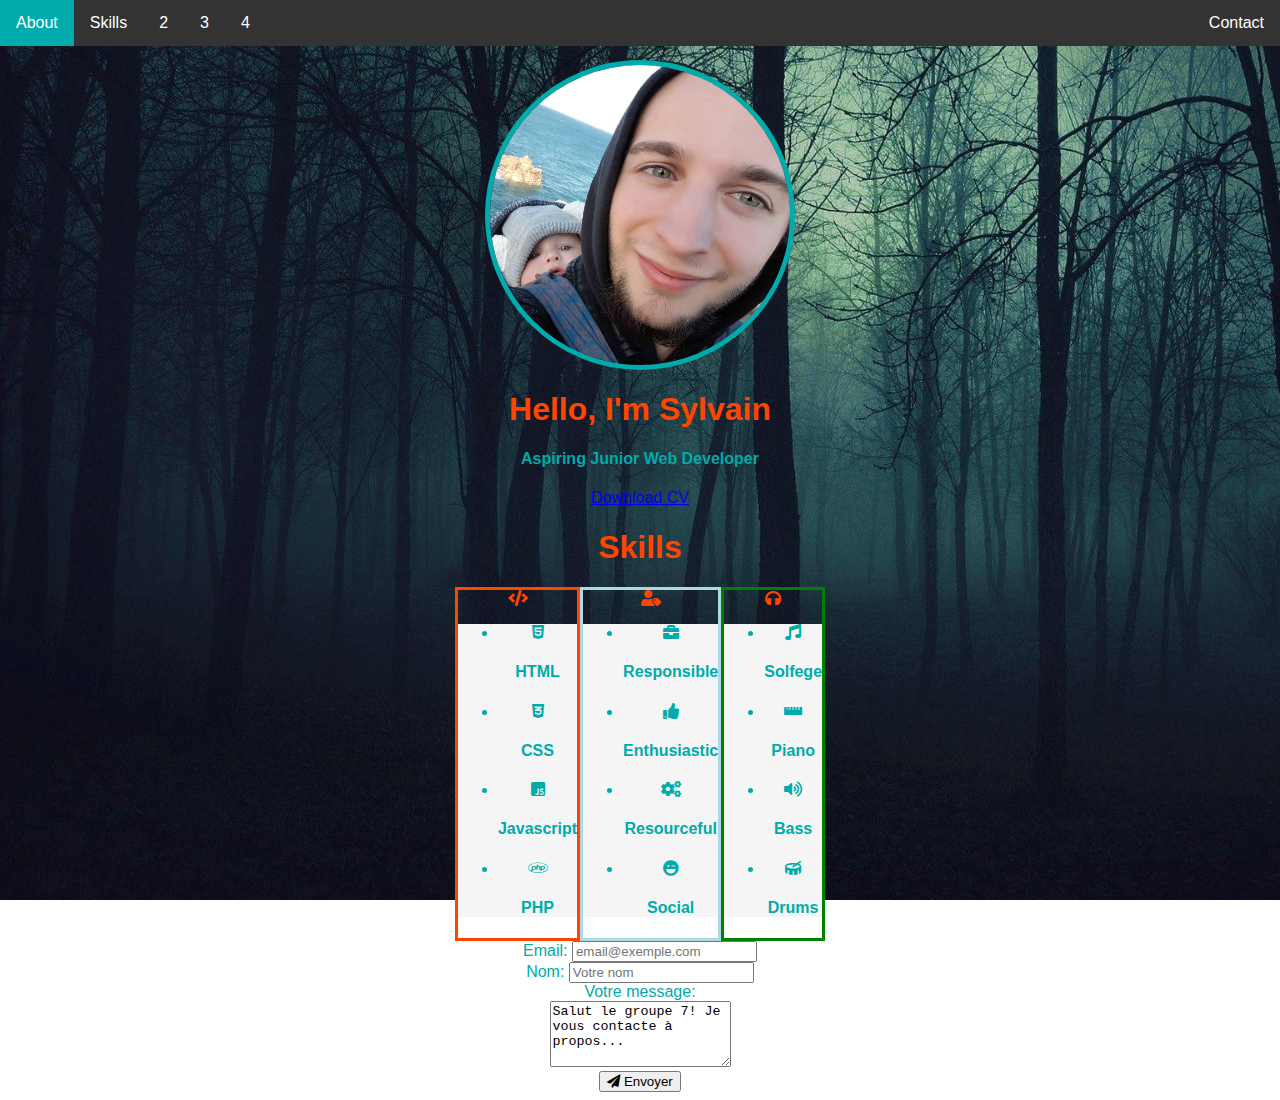
==== index.html @ 6eda3271 "I, now, have a GRIDgit add .git add ." ====
<!DOCTYPE html>
<html lang="en">
<head>
    <meta charset="UTF-8">
    <title>My-CV Sylvain Durant</title>
    <link rel="stylesheet" href="styles/style.css">
    <link rel="stylesheet" href="https://use.fontawesome.com/releases/v5.3.1/css/all.css">
</head>
<body>
    <ul id="nav">
        <li><a class="active" href="#about">About</a></li>
        <li><a href="#skills">Skills</a></li>
        <li><a href="">2</a></li>
        <li><a href="">3</a></li>
        <li><a href="">4</a></li>
        <li class="right"><a href="#contact">Contact</a></li>
    </ul>

    <section id="about">
        <div>
            <img src="images/sylvain.jpg" alt="Sylvain" class="profil">
        </div>
        <div>
            <h1>Hello, I'm Sylvain</h1>
            <h4>Aspiring Junior Web Developer</h4>
            <a href="docs/Durant Sylvain CV.pdf">Download CV</a>
        </div>
    </section>

    <section id="skills">
        <h1>Skills</h1>
        <div class="grid">
            <div class="codes">
                <span ID="icon" class="fas fa-code"></span>
                <div class="skills-block">
                    <ul>
                        <li id="skillsIcon"><i class="fab fa-html5"></i><h4>HTML</h4></li>
                        <li id="skillsIcon"><i class="fab fa-css3-alt"></i><h4>CSS</h4></li>
                        <li id="skillsIcon"><i class="fab fa-js-square"></i><h4>Javascript</h4></li>
                        <li id="skillsIcon"><i class="fab fa-php"></i><h4>PHP</h4></li>
                    </ul>
                </div>
            </div>
            <div class="personal">
                <span ID="icon" class="fas fa-user-tag"></span>
                <div class="skills-block">
                    <ul>
                        <li id="skillsIcon"><i class="fas fa-briefcase"></i><h4>Responsible</h4></li>
                        <li id="skillsIcon"><i class="fas fa-thumbs-up"></i><h4>Enthusiastic</h4></li>
                        <li id="skillsIcon"><i class="fas fa-cogs"></i><h4>Resourceful</h4></li>
                        <li id="skillsIcon"><i class="fas fa-laugh-wink"></i><h4>Social</h4></li>
                    </ul>
                </div>
            </div>
            <div class="music">
                <span ID="icon" class="fas fa-headphones"></span>
                <div class="skills-block">
                    <ul>
                        <li id="skillsIcon"><i class="fas fa-music"></i><h4>Solfege</h4></li>
                        <li id="skillsIcon"><i class="fas fa-ruler-horizontal"></i><h4>Piano</h4></li>
                        <li id="skillsIcon"><i class="fas fa-volume-up"></i><h4>Bass</h4></li>
                        <li id="skillsIcon"><i class="fas fa-drum"></i><h4>Drums</h4></li>
                    </ul>
               </div>
            </div>
        </div>
    </section>

    <section id="contact">
        <div class="box">
            <form id="contact" action="" method="POST">
                <div>
                    <div class="contactInput">
                        <label name="email"><span class="bold">Email:</span></label>
                        <input placeholder="email@exemple.com" required>
                    </div>
                    <div class="contactInput">
                        <label name="name"><span class="bold">Nom:</span></label>
                        <input placeholder="Votre nom" required>
                    </div>
                </div>
                    <div>
                        <label name="message"><span class="bold">Votre message:</span></label>
                    </div>
                    <div>
                        <textarea rows="4">Salut le groupe 7! Je vous contacte à propos... </textarea>
                    </div>
                    <button name="submit" type="submit"><i class="fas fa-paper-plane"></i> Envoyer</button>                   
            </form>
    </section>
</body>
</html>
---- styles/style.css ----
body{
    background-image: url(../images/background.jpg);
    background-position-y: center;
    background-size:cover;
    background-repeat:no-repeat;
    background-attachment:fixed;
    text-align: center;
    font-family: 'Segoe UI', Tahoma, Geneva, Verdana, sans-serif;
    color: #00abab;
}


/* Nav */
#nav{
    z-index: 1;
    overflow: hidden;
    position: fixed;
    top: 0;
    left: 0;
    width: 100%; 
    list-style-type: none;
    margin: 0;
    padding: 0;
    background-color: #333;
}
#nav li{
    float: left;
} 
#nav li.right{
    float: right;
}  
#nav li a {
    display: block;
    color: white;
    text-align: center;
    padding: 14px 16px;
    text-decoration: none;
}
#nav li a:hover:not(.active) {
    background-color: #111;
}  
.active {
    background-color: #00abab;
}
.marginNav {
    margin-top: 50px;
}

/* ABOUT */
.profil{
    margin-top: 60px;
    width: 300px;
    height: 300px;
    object-fit: cover;
    display: block;
    margin-left: auto;
    margin-right: auto;
    border-radius: 50%;
    border-style: solid;
    border-width: 5px;
    border-color: #00abab;
}

/* SKILLS*/
.grid{
    display: flex;
    justify-content: center;
}
.codes{
    border: orangered solid;
}
.personal{
    border: lightblue solid;
}
.music{
    border: green solid;
}
h1{
    color: orangered;
}
#icon{
    color: orangered;
}
.skills-block{
    background-color: whitesmoke;
    justify-content: center;
}
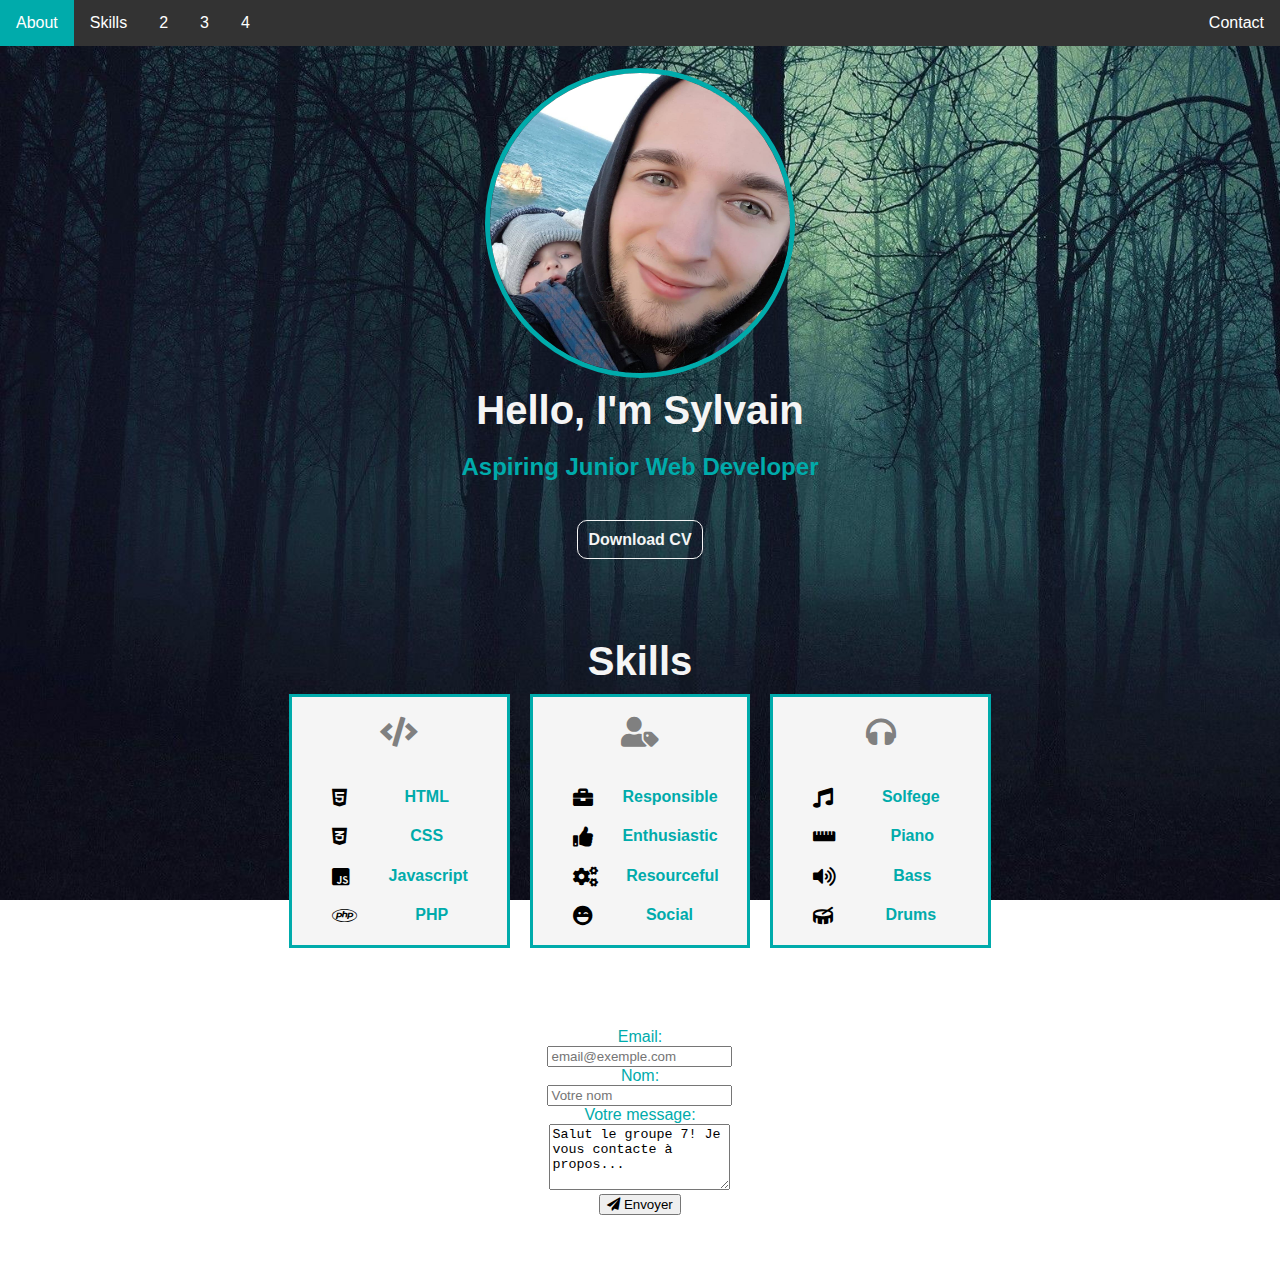
==== commit 07cd20b4: "playing with grid" ====
--- a/index.html
+++ b/index.html
@@ -22,7 +22,7 @@
         </div>
         <div>
             <h1>Hello, I'm Sylvain</h1>
-            <h4>Aspiring Junior Web Developer</h4>
+            <h2>Aspiring Junior Web Developer</h2>
             <a href="docs/Durant Sylvain CV.pdf">Download CV</a>
         </div>
     </section>
@@ -66,27 +66,26 @@
         </div>
     </section>
 
-    <section id="contact">
-        <div class="box">
-            <form id="contact" action="" method="POST">
+    <section id="contact" class="grid">
+        <form id="contact" action="" method="POST">
+            <div>
+                <div class="contactInput">
+                    <label name="email"><span class="bold">Email:</span></label>
+                    <input placeholder="email@exemple.com" required>
+                </div>
+                <div class="contactInput">
+                    <label name="name"><span class="bold">Nom:</span></label>
+                    <input placeholder="Votre nom" required>
+                </div>
+            </div>
                 <div>
-                    <div class="contactInput">
-                        <label name="email"><span class="bold">Email:</span></label>
-                        <input placeholder="email@exemple.com" required>
-                    </div>
-                    <div class="contactInput">
-                        <label name="name"><span class="bold">Nom:</span></label>
-                        <input placeholder="Votre nom" required>
-                    </div>
+                    <label name="message"><span class="bold">Votre message:</span></label>
                 </div>
-                    <div>
-                        <label name="message"><span class="bold">Votre message:</span></label>
-                    </div>
-                    <div>
-                        <textarea rows="4">Salut le groupe 7! Je vous contacte à propos... </textarea>
-                    </div>
-                    <button name="submit" type="submit"><i class="fas fa-paper-plane"></i> Envoyer</button>                   
-            </form>
+                <div>
+                    <textarea rows="4">Salut le groupe 7! Je vous contacte à propos... </textarea>
+                </div>
+                <button name="submit" type="submit"><i class="fas fa-paper-plane"></i> Envoyer</button>                   
+        </form>
     </section>
 </body>
 </html>--- a/styles/style.css
+++ b/styles/style.css
@@ -8,7 +8,23 @@
     font-family: 'Segoe UI', Tahoma, Geneva, Verdana, sans-serif;
     color: #00abab;
 }
-
+h1{
+    font-size: 40px;
+    margin: 10px;
+    color: whitesmoke;
+}
+h2{
+    margin-bottom: 50px;
+}
+section{
+    padding: 40px;
+}
+.grid{
+    display: grid;
+    grid-gap: 20px;
+    grid-template-columns: repeat(5, 1fr);
+    grid-template-rows: auto;
+}
 
 /* Nav */
 #nav{
@@ -42,13 +58,21 @@
 .active {
     background-color: #00abab;
 }
-.marginNav {
-    margin-top: 50px;
-}
 
 /* ABOUT */
+#about{
+    padding-top: 60px;
+}
+#about a{
+    color: whitesmoke;
+    font-weight: bolder;
+    text-decoration: none;
+    border: solid whitesmoke;
+    padding: 10px;
+    border-radius: 10px;
+    border-width: 1px;
+}
 .profil{
-    margin-top: 60px;
     width: 300px;
     height: 300px;
     object-fit: cover;
@@ -62,26 +86,39 @@
 }
 
 /* SKILLS*/
-.grid{
-    display: flex;
+#skills ul{
+    list-style: none;
+}
+#skills i{
+    float: left;
+    color: black;
+    font-size: 20px;
+}
+.codes,
+.personal,
+.music{
+    border: solid #00abab;
+    background-color: whitesmoke;
+}
+.codes{
+    grid-column-start: 2;
+}
+.personal{
+
+}
+.music{
+
+}
+#icon{
+    color: grey;
+    padding: 20px;
+    font-size: 30px;
+}
+.skills-block{
     justify-content: center;
 }
-.codes{
-    border: orangered solid;
-}
-.personal{
-    border: lightblue solid;
-}
-.music{
-    border: green solid;
-}
-h1{
-    color: orangered;
-}
-#icon{
-    color: orangered;
-}
-.skills-block{
-    background-color: whitesmoke;
-    justify-content: center;
+
+/* CONTACT */
+#contact{
+    grid-column: 3;
 }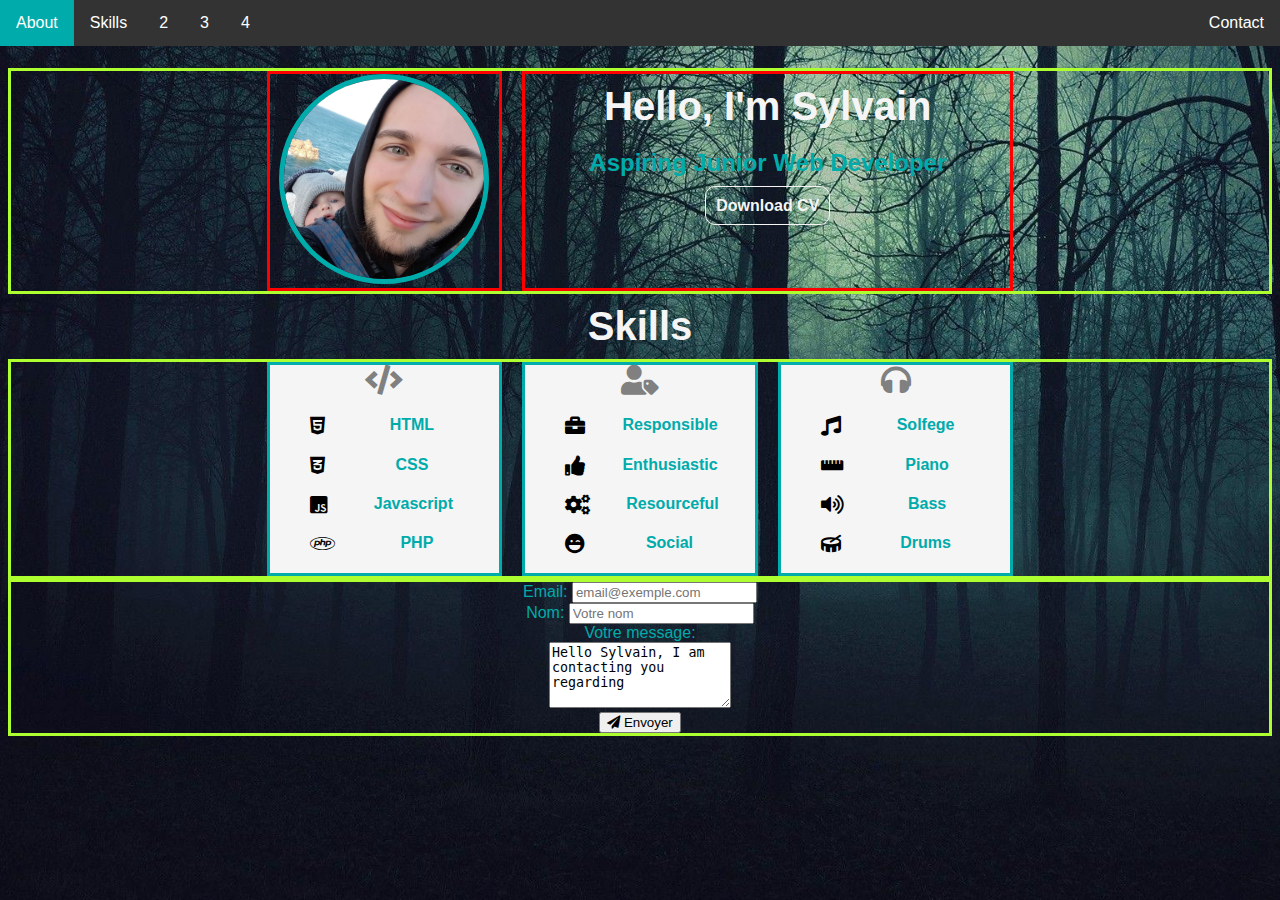
==== commit 788e6fe6: "About is responsive" ====
--- a/index.html
+++ b/index.html
@@ -7,6 +7,17 @@
     <link rel="stylesheet" href="https://use.fontawesome.com/releases/v5.3.1/css/all.css">
 </head>
 <body>
+    <div class="dropdown">
+        <button class="dropbtn"><i class="fas fa-bars"></i></button>
+        <div class="dropdown-content">
+          <a href="#about">About</a>
+          <a href="#skills">Skills</a>
+          <a href="#">2</a>
+          <a href="#">3</a>
+          <a href="#">4</a>
+          <a href="#contact">Contact</a>
+        </div>
+    </div>
     <ul id="nav">
         <li><a class="active" href="#about">About</a></li>
         <li><a href="#skills">Skills</a></li>
@@ -17,13 +28,15 @@
     </ul>
 
     <section id="about">
-        <div>
-            <img src="images/sylvain.jpg" alt="Sylvain" class="profil">
-        </div>
-        <div>
-            <h1>Hello, I'm Sylvain</h1>
-            <h2>Aspiring Junior Web Developer</h2>
-            <a href="docs/Durant Sylvain CV.pdf">Download CV</a>
+        <div class="grid">
+            <div class="gridImage">
+                <img src="images/sylvain.jpg" alt="Sylvain" class="profil">
+            </div>
+            <div class="vertical-center gridText">
+                <h1>Hello, I'm Sylvain</h1>
+                <h2>Aspiring Junior Web Developer</h2>
+                <a href="docs/Durant Sylvain CV.pdf">Download CV</a>
+            </div>
         </div>
     </section>
 
@@ -82,7 +95,7 @@
                     <label name="message"><span class="bold">Votre message:</span></label>
                 </div>
                 <div>
-                    <textarea rows="4">Salut le groupe 7! Je vous contacte à propos... </textarea>
+                    <textarea rows="4">Hello Sylvain, I am contacting you regarding </textarea>
                 </div>
                 <button name="submit" type="submit"><i class="fas fa-paper-plane"></i> Envoyer</button>                   
         </form>
--- a/styles/style.css
+++ b/styles/style.css
@@ -1,3 +1,11 @@
+/* For mobile phones: */
+[class*="col-"] {
+    width: 100%;
+}
+
+html {
+    scroll-behavior: smooth;
+}
 body{
     background-image: url(../images/background.jpg);
     background-position-y: center;
@@ -13,22 +21,82 @@
     margin: 10px;
     color: whitesmoke;
 }
-h2{
-    margin-bottom: 50px;
-}
-section{
-    padding: 40px;
-}
 .grid{
     display: grid;
     grid-gap: 20px;
     grid-template-columns: repeat(5, 1fr);
     grid-template-rows: auto;
-}
+    border: solid greenyellow;
+}
+/* .vertical-center {
+    padding-top: 50px;
+} */
+
+/* DROPDOWN */
+/* Style The Dropdown Button */
+.dropbtn {
+    background-color: #00abab;
+    float: left;
+    color: white;
+    padding: 14px;
+    font-size: 16px;
+    border: none;
+    cursor: pointer;
+  }
+  
+  /* The container <div> - needed to position the dropdown content */
+  .dropdown {
+      z-index: 1;
+      position: fixed;
+      top: 0;
+      left: 0;
+      width: 100%; 
+      list-style-type: none;
+      margin: 0;
+      padding: 0;
+      background-color: #333;
+      display: inline-block;
+  }
+  
+  /* Dropdown Content (Hidden by Default) */
+  .dropdown-content {
+    display: none;
+    position: absolute;
+    background-color: #f9f9f9;
+    min-width: 160px;
+    box-shadow: 0px 8px 16px 0px rgba(0,0,0,0.2);
+    z-index: 1;
+  }
+  
+  /* Links inside the dropdown */
+  .dropdown-content a {
+    color: black;
+    padding: 12px 16px;
+    text-decoration: none;
+    display: block;
+  }
+  
+  /* Change color of dropdown links on hover */
+  .dropdown-content a:hover {background-color: #f1f1f1}
+  
+  /* Show the dropdown menu on hover */
+  .dropdown:hover .dropdown-content {
+    display: block;
+  }
+  
+  /* Change the background color of the dropdown button when the dropdown content is shown */
+  .dropdown:hover .dropbtn {
+    background-color: #3e8e41;
+  }
 
 /* Nav */
+@media only screen and (max-width: 600px) {
+    #nav{
+      display: none;
+    }
+}
 #nav{
-    z-index: 1;
+    z-index: 2;
     overflow: hidden;
     position: fixed;
     top: 0;
@@ -62,7 +130,28 @@
 /* ABOUT */
 #about{
     padding-top: 60px;
-}
+    display: grid;
+}
+#about .gridImage{
+    grid-column: 2 / span 1;
+    border: solid red;
+}
+@media only screen and (max-width: 600px) {
+    #about .gridImage{
+        grid-column: 1 / 6;
+        border: solid red;
+    }
+}    
+#about .gridText{
+    grid-column: 3 / span 2;
+    border: solid red;
+}
+@media only screen and (max-width: 600px) {
+    #about .gridText{
+        grid-column: 1 / 6;
+        border: solid red;
+    }
+}    
 #about a{
     color: whitesmoke;
     font-weight: bolder;
@@ -73,12 +162,8 @@
     border-width: 1px;
 }
 .profil{
-    width: 300px;
-    height: 300px;
+    width: 200px;
     object-fit: cover;
-    display: block;
-    margin-left: auto;
-    margin-right: auto;
     border-radius: 50%;
     border-style: solid;
     border-width: 5px;
@@ -111,7 +196,6 @@
 }
 #icon{
     color: grey;
-    padding: 20px;
     font-size: 30px;
 }
 .skills-block{
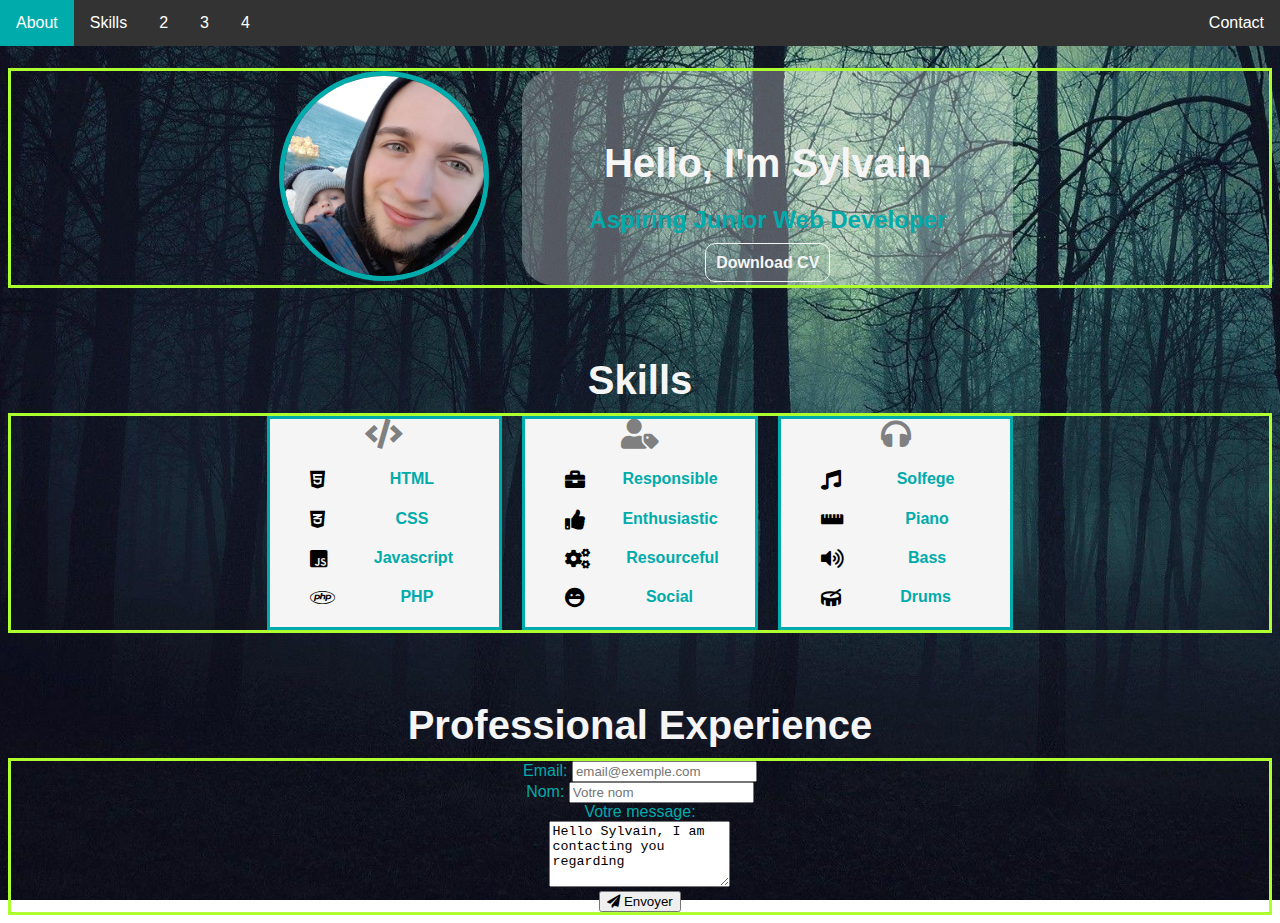
==== commit 6aa2f85d: "fixed responsive skills" ====
--- a/index.html
+++ b/index.html
@@ -32,7 +32,7 @@
             <div class="gridImage">
                 <img src="images/sylvain.jpg" alt="Sylvain" class="profil">
             </div>
-            <div class="vertical-center gridText">
+            <div class="gridText">
                 <h1>Hello, I'm Sylvain</h1>
                 <h2>Aspiring Junior Web Developer</h2>
                 <a href="docs/Durant Sylvain CV.pdf">Download CV</a>
@@ -79,6 +79,10 @@
         </div>
     </section>
 
+    <section>
+        <h1>Professional Experience</h1>
+    </section>
+
     <section id="contact" class="grid">
         <form id="contact" action="" method="POST">
             <div>
--- a/styles/style.css
+++ b/styles/style.css
@@ -1,8 +1,3 @@
-/* For mobile phones: */
-[class*="col-"] {
-    width: 100%;
-}
-
 html {
     scroll-behavior: smooth;
 }
@@ -19,6 +14,7 @@
 h1{
     font-size: 40px;
     margin: 10px;
+    padding-top: 60px;
     color: whitesmoke;
 }
 .grid{
@@ -28,72 +24,55 @@
     grid-template-rows: auto;
     border: solid greenyellow;
 }
-/* .vertical-center {
-    padding-top: 50px;
-} */
-
+
+/* Nav */
 /* DROPDOWN */
-/* Style The Dropdown Button */
 .dropbtn {
     background-color: #00abab;
-    float: left;
     color: white;
     padding: 14px;
     font-size: 16px;
     border: none;
     cursor: pointer;
-  }
-  
-  /* The container <div> - needed to position the dropdown content */
-  .dropdown {
-      z-index: 1;
-      position: fixed;
-      top: 0;
-      left: 0;
-      width: 100%; 
-      list-style-type: none;
-      margin: 0;
-      padding: 0;
-      background-color: #333;
-      display: inline-block;
-  }
-  
-  /* Dropdown Content (Hidden by Default) */
-  .dropdown-content {
+}
+.dropdown {
+    z-index: 1;
+    position: fixed;
+    top: 0;
+    left: 0;
+    width: 40px; 
+    list-style-type: none;
+    margin: 0;
+    padding: 0;
+    background-color: #333;
+    display: inline-block;
+}
+.dropdown-content {
+    left: 0;
     display: none;
     position: absolute;
     background-color: #f9f9f9;
     min-width: 160px;
     box-shadow: 0px 8px 16px 0px rgba(0,0,0,0.2);
     z-index: 1;
-  }
-  
-  /* Links inside the dropdown */
-  .dropdown-content a {
-    color: black;
+}
+.dropdown-content a {
+    color: #00abab;
     padding: 12px 16px;
     text-decoration: none;
     display: block;
-  }
-  
-  /* Change color of dropdown links on hover */
-  .dropdown-content a:hover {background-color: #f1f1f1}
-  
-  /* Show the dropdown menu on hover */
-  .dropdown:hover .dropdown-content {
+}
+.dropdown-content a:hover {background-color: #f1f1f1}
+.dropdown:hover .dropdown-content {
     display: block;
-  }
-  
-  /* Change the background color of the dropdown button when the dropdown content is shown */
-  .dropdown:hover .dropbtn {
-    background-color: #3e8e41;
-  }
-
-/* Nav */
+} 
+.dropbtn:hover{
+    background-color: #008585;
+}
 @media only screen and (max-width: 600px) {
     #nav{
       display: none;
-    }
+}
 }
 #nav{
     z-index: 2;
@@ -134,22 +113,20 @@
 }
 #about .gridImage{
     grid-column: 2 / span 1;
-    border: solid red;
 }
 @media only screen and (max-width: 600px) {
     #about .gridImage{
         grid-column: 1 / 6;
-        border: solid red;
     }
 }    
 #about .gridText{
     grid-column: 3 / span 2;
-    border: solid red;
+    background-color: rgba(245, 245, 245, 0.3);
+    border-radius: 30px;
 }
 @media only screen and (max-width: 600px) {
     #about .gridText{
         grid-column: 1 / 6;
-        border: solid red;
     }
 }    
 #about a{
@@ -186,14 +163,50 @@
     background-color: whitesmoke;
 }
 .codes{
-    grid-column-start: 2;
+    grid-area: 1 / 2 / 1 / 5 ;
 }
 .personal{
-
+    grid-area: 2 / 2 / 2 / 5 ;
 }
 .music{
-
-}
+    grid-area: 3 / 2 / 3 / 5 ;
+}
+@media only screen and (min-width: 768px) {
+    #skills .grid{
+        display: grid;
+        grid-gap: 20px;
+        grid-template-columns: repeat(4, 1fr);
+        grid-template-rows: auto;
+        border: solid greenyellow;
+    }
+    .codes{
+        grid-area: 1 / 2 / 1 / span 2 ;
+    }
+    .personal{
+        grid-area: 2 / 2 / 2 / span 1 ;
+    }
+    .music{
+        grid-area: 2 / 3 / 2 / span 1 ;
+    }
+}
+@media only screen and (min-width: 992px) {
+    #skills .grid{
+        display: grid;
+        grid-gap: 20px;
+        grid-template-columns: repeat(5, 1fr);
+        grid-template-rows: auto;
+        border: solid greenyellow;
+    }
+    .codes{
+        grid-area: 1 / 2 / 1 / span 1 ;
+    }
+    .personal{
+        grid-area: 1 / 3 / 1 / span 1 ;
+    }
+    .music{
+        grid-area: 1 / 4 / 1 / span 1 ;
+    }
+   }
 #icon{
     color: grey;
     font-size: 30px;
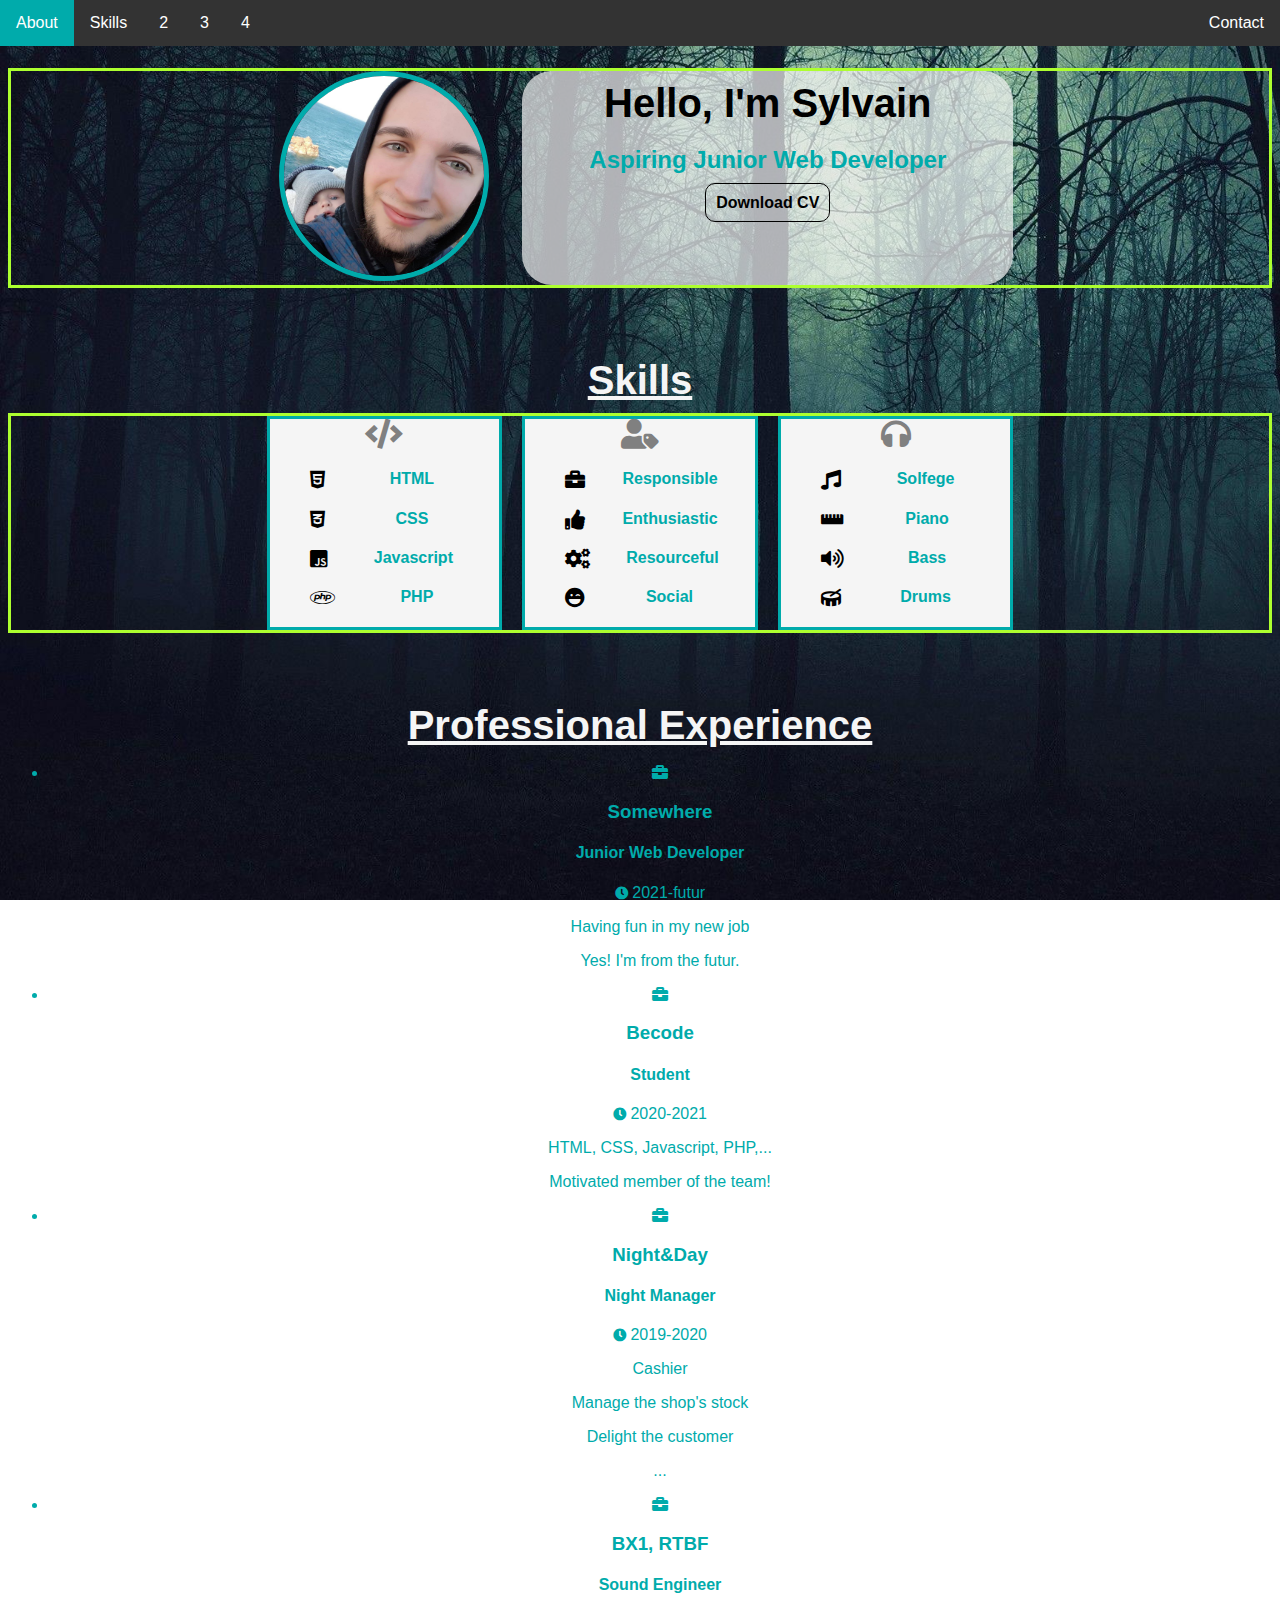
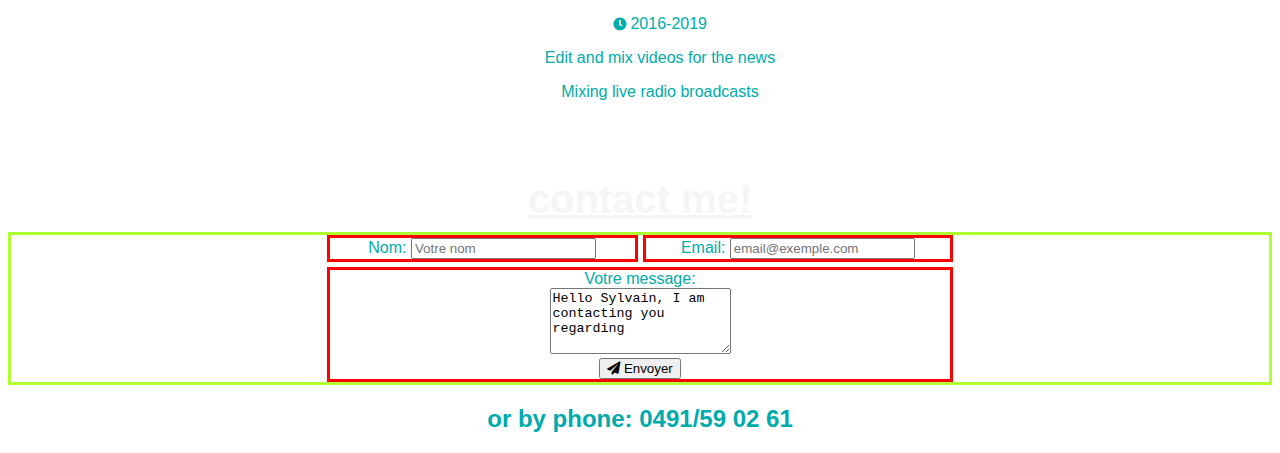
==== commit a8ab3586: "fixed responsive contact" ====
--- a/index.html
+++ b/index.html
@@ -81,28 +81,100 @@
 
     <section>
         <h1>Professional Experience</h1>
+        <ul class="timeline">
+            <li>
+                <div class="timeline-badge"><span class="fas fa-briefcase"></span></div>
+                <div class="timeline-panel-container">
+                    <div class="timeline-panel">
+                        <div class="timeline-heading">
+                            <h3>Somewhere</h3>
+                            <h4>Junior Web Developer</h4>
+                            <p class="text-muted"><small class="fas fa-clock"></small> 2021-futur</p>
+                        </div>
+                        <div class="timeline-body">
+                            <p>Having fun in my new job</p>
+                            <p>Yes! I'm from the futur.</p>
+                        </div>
+                    </div>
+                </div>
+            </li>
+            <li>
+                <div class="timeline-badge"><span class="fas fa-briefcase"></span></div>
+                <div class="timeline-panel-container-inverted">
+                    <div class="timeline-panel">
+                        <div class="timeline-heading">
+                            <h3>Becode</h3>
+                            <h4>Student</h4>
+                            <p class="text-muted"><small class="fas fa-clock"></small> 2020-2021</p>
+                        </div>
+                        <div class="timeline-body">
+                            <p>HTML, CSS, Javascript, PHP,...</p>
+                            <p>Motivated member of the team!</p>
+                        </div>
+                    </div>
+                </div>
+            </li>    
+            <li>
+                <div class="timeline-badge"><span class="fas fa-briefcase"></span></div>
+                <div class="timeline-panel-container">
+                    <div class="timeline-panel">
+                        <div class="timeline-heading">
+                            <h3>Night&Day</h3>
+                            <h4>Night Manager</h4>
+                            <p class="text-muted"><small class="fas fa-clock"></small> 2019-2020</p>
+                        </div>
+                        <div class="timeline-body">
+                            <p>Cashier</p>
+                            <p>Manage the shop's stock</p>
+                            <p>Delight the customer</p>
+                            <p>...</p>
+                        </div>
+                    </div>
+                </div>
+            </li>
+            <li>
+                <div class="timeline-badge"><span class="fas fa-briefcase"></span></div>
+                <div class="timeline-panel-container-inverted">
+                    <div class="timeline-panel">
+                        <div class="timeline-heading">
+                            <h3>BX1, RTBF</h3>
+                            <h4>Sound Engineer</h4>
+                            <p class="text-muted"><small class="fas fa-clock"></small> 2016-2019</p>
+                        </div>
+                        <div class="timeline-body">
+                            <p>Edit and mix videos for the news</p>
+                            <p>Mixing live radio broadcasts</p>
+                        </div>
+                    </div>
+                </div>
+            </li>            
+        </ul>
     </section>
 
-    <section id="contact" class="grid">
+    <section id="contact">
+        <h1>contact me!</h1>
         <form id="contact" action="" method="POST">
-            <div>
-                <div class="contactInput">
-                    <label name="email"><span class="bold">Email:</span></label>
+            <div class="grid">
+                <div class="name">
+                    <label name="name">Nom:</label>
+                    <input placeholder="Votre nom" required>
+                </div>
+                <div class="email">
+                    <label name="email">Email:</label>
                     <input placeholder="email@exemple.com" required>
                 </div>
-                <div class="contactInput">
-                    <label name="name"><span class="bold">Nom:</span></label>
-                    <input placeholder="Votre nom" required>
+                <div class="message">
+                    <div>
+                        <label name="message">Votre message:</label>
+                    </div>
+                    <div>
+                        <textarea rows="4">Hello Sylvain, I am contacting you regarding </textarea>
+                    </div>
+                    <button name="submit" type="submit"><i class="fas fa-paper-plane"></i> Envoyer</button>  
                 </div>
-            </div>
-                <div>
-                    <label name="message"><span class="bold">Votre message:</span></label>
-                </div>
-                <div>
-                    <textarea rows="4">Hello Sylvain, I am contacting you regarding </textarea>
-                </div>
-                <button name="submit" type="submit"><i class="fas fa-paper-plane"></i> Envoyer</button>                   
+            </div>                 
         </form>
+        <h2>or by phone: 0491/59 02 61</h2>
     </section>
 </body>
 </html>--- a/styles/style.css
+++ b/styles/style.css
@@ -13,6 +13,7 @@
 }
 h1{
     font-size: 40px;
+    text-decoration: underline;
     margin: 10px;
     padding-top: 60px;
     color: whitesmoke;
@@ -111,6 +112,11 @@
     padding-top: 60px;
     display: grid;
 }
+#about h1{
+    text-decoration: none;
+    padding-top: 0;
+    color: black;
+}
 #about .gridImage{
     grid-column: 2 / span 1;
 }
@@ -121,7 +127,7 @@
 }    
 #about .gridText{
     grid-column: 3 / span 2;
-    background-color: rgba(245, 245, 245, 0.3);
+    background-color: rgba(245, 245, 245, 0.7);
     border-radius: 30px;
 }
 @media only screen and (max-width: 600px) {
@@ -130,10 +136,10 @@
     }
 }    
 #about a{
-    color: whitesmoke;
+    color: black;
     font-weight: bolder;
     text-decoration: none;
-    border: solid whitesmoke;
+    border: solid black;
     padding: 10px;
     border-radius: 10px;
     border-width: 1px;
@@ -215,7 +221,47 @@
     justify-content: center;
 }
 
+/* Professional Experience */
+
+
 /* CONTACT */
-#contact{
-    grid-column: 3;
+#contact .grid{
+    display: grid;
+    grid-gap: 5px;
+    grid-template-columns: repeat(5, 1fr);
+    grid-template-rows: auto;
+    border: solid greenyellow;
+}
+#contact .name{
+    border: red solid;
+    grid-area:1 / 2 / 1 / span 3;
+}
+#contact .email{
+    border: red solid;
+    grid-area:2 / 2 / 2 / span 3;
+}
+#contact .message{
+    border: red solid;
+    grid-area:3 / 2 / 3 / span 3;
+}
+@media only screen and (min-width: 768px) {
+    #contact .grid{
+        display: grid;
+        grid-gap: 5px;
+        grid-template-columns: repeat(4, 1fr);
+        grid-template-rows: auto;
+        border: solid greenyellow;
+    }
+    #contact .name{
+        border: red solid;
+        grid-area:1 / 2 / 1 / span 1;
+    }
+    #contact .email{
+        border: red solid;
+        grid-area:1 / 3 / 2 / span 1;
+    }
+    #contact .message{
+        border: red solid;
+        grid-area:2 / 2 / 3 / span 2;
+    }
 }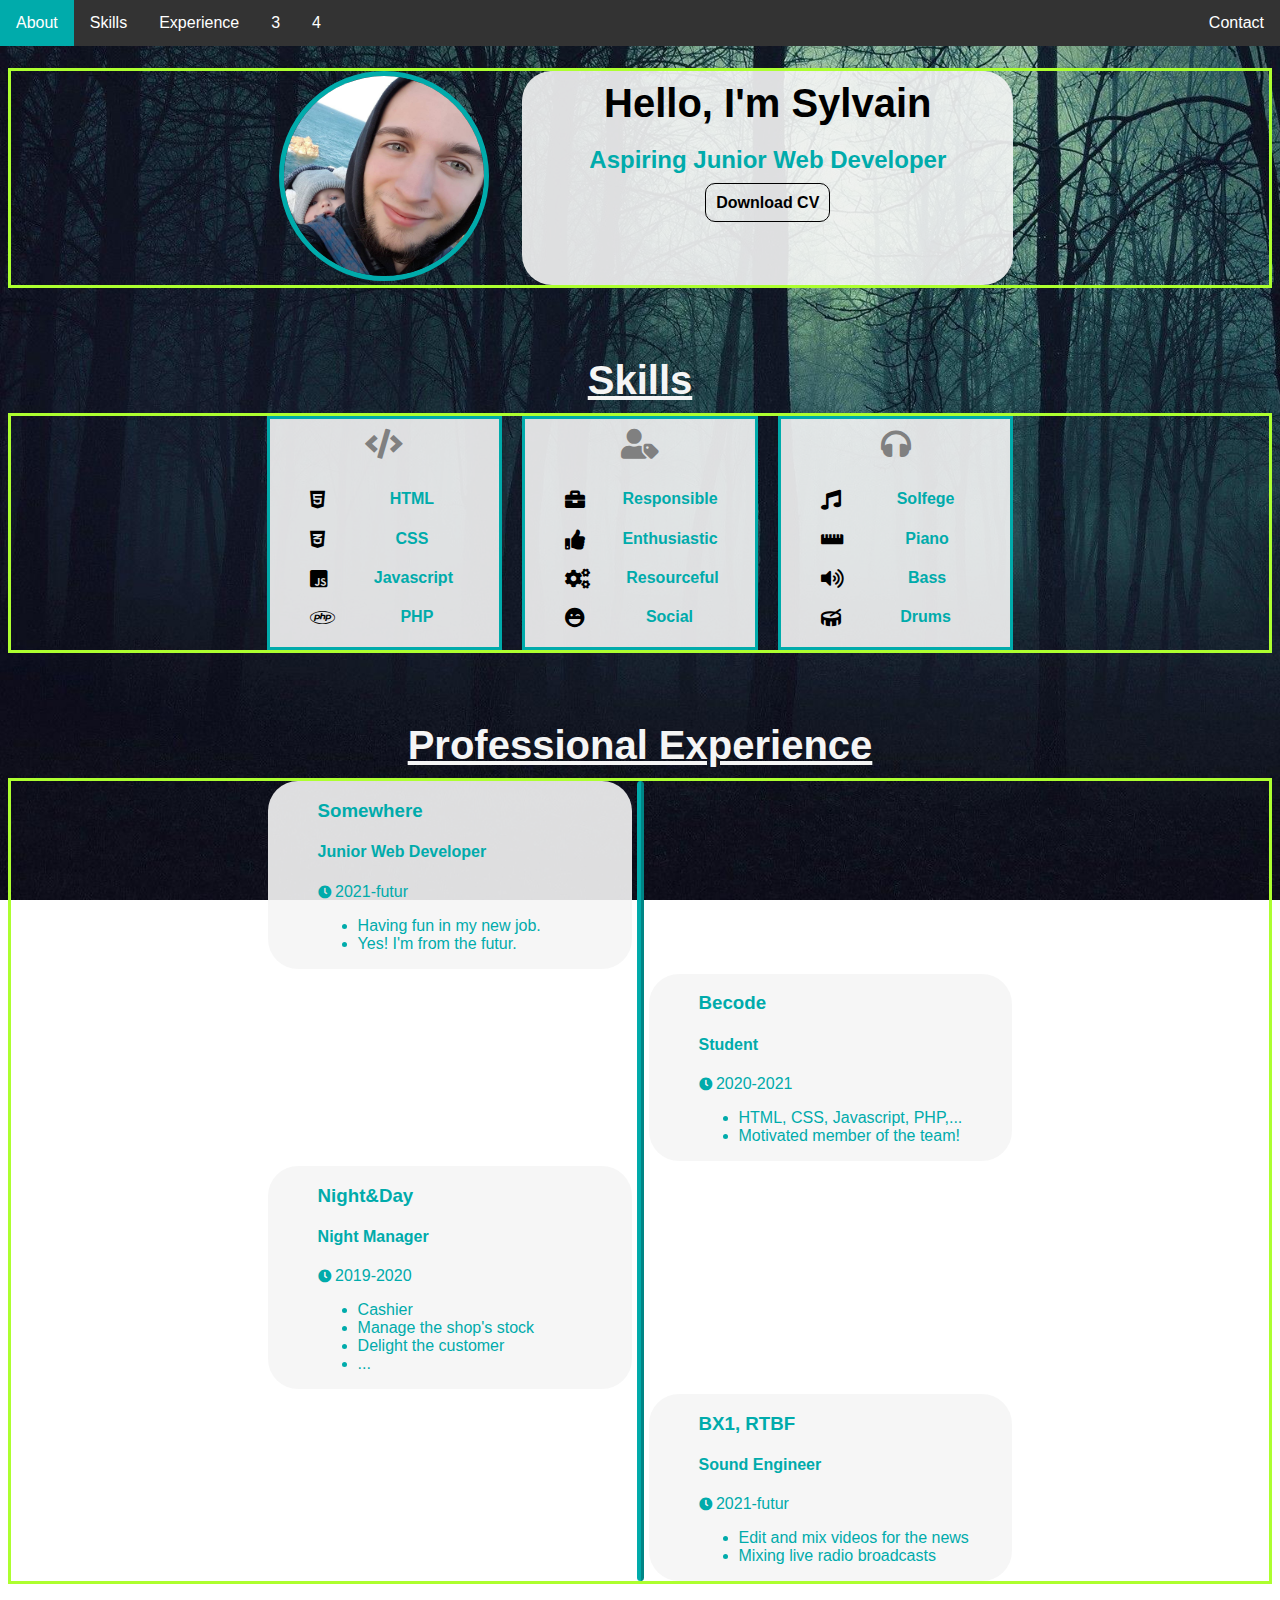
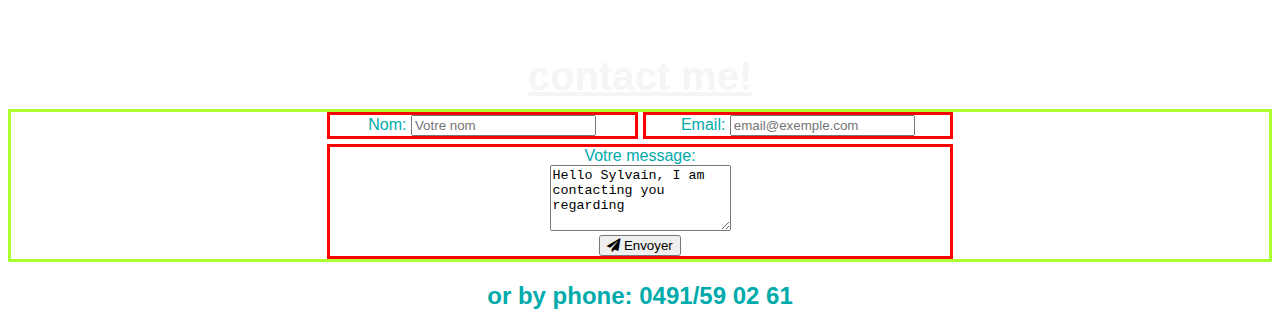
==== commit b3da1ff8: "created experience" ====
--- a/index.html
+++ b/index.html
@@ -12,7 +12,7 @@
         <div class="dropdown-content">
           <a href="#about">About</a>
           <a href="#skills">Skills</a>
-          <a href="#">2</a>
+          <a href="#experience">Experience</a>
           <a href="#">3</a>
           <a href="#">4</a>
           <a href="#contact">Contact</a>
@@ -21,7 +21,7 @@
     <ul id="nav">
         <li><a class="active" href="#about">About</a></li>
         <li><a href="#skills">Skills</a></li>
-        <li><a href="">2</a></li>
+        <li><a href="#experience">Experience</a></li>
         <li><a href="">3</a></li>
         <li><a href="">4</a></li>
         <li class="right"><a href="#contact">Contact</a></li>
@@ -79,76 +79,49 @@
         </div>
     </section>
 
-    <section>
+    <section id="experience">
         <h1>Professional Experience</h1>
-        <ul class="timeline">
-            <li>
-                <div class="timeline-badge"><span class="fas fa-briefcase"></span></div>
-                <div class="timeline-panel-container">
-                    <div class="timeline-panel">
-                        <div class="timeline-heading">
-                            <h3>Somewhere</h3>
-                            <h4>Junior Web Developer</h4>
-                            <p class="text-muted"><small class="fas fa-clock"></small> 2021-futur</p>
-                        </div>
-                        <div class="timeline-body">
-                            <p>Having fun in my new job</p>
-                            <p>Yes! I'm from the futur.</p>
-                        </div>
-                    </div>
-                </div>
-            </li>
-            <li>
-                <div class="timeline-badge"><span class="fas fa-briefcase"></span></div>
-                <div class="timeline-panel-container-inverted">
-                    <div class="timeline-panel">
-                        <div class="timeline-heading">
-                            <h3>Becode</h3>
-                            <h4>Student</h4>
-                            <p class="text-muted"><small class="fas fa-clock"></small> 2020-2021</p>
-                        </div>
-                        <div class="timeline-body">
-                            <p>HTML, CSS, Javascript, PHP,...</p>
-                            <p>Motivated member of the team!</p>
-                        </div>
-                    </div>
-                </div>
-            </li>    
-            <li>
-                <div class="timeline-badge"><span class="fas fa-briefcase"></span></div>
-                <div class="timeline-panel-container">
-                    <div class="timeline-panel">
-                        <div class="timeline-heading">
-                            <h3>Night&Day</h3>
-                            <h4>Night Manager</h4>
-                            <p class="text-muted"><small class="fas fa-clock"></small> 2019-2020</p>
-                        </div>
-                        <div class="timeline-body">
-                            <p>Cashier</p>
-                            <p>Manage the shop's stock</p>
-                            <p>Delight the customer</p>
-                            <p>...</p>
-                        </div>
-                    </div>
-                </div>
-            </li>
-            <li>
-                <div class="timeline-badge"><span class="fas fa-briefcase"></span></div>
-                <div class="timeline-panel-container-inverted">
-                    <div class="timeline-panel">
-                        <div class="timeline-heading">
-                            <h3>BX1, RTBF</h3>
-                            <h4>Sound Engineer</h4>
-                            <p class="text-muted"><small class="fas fa-clock"></small> 2016-2019</p>
-                        </div>
-                        <div class="timeline-body">
-                            <p>Edit and mix videos for the news</p>
-                            <p>Mixing live radio broadcasts</p>
-                        </div>
-                    </div>
-                </div>
-            </li>            
-        </ul>
+        <div class="grid">
+            <div class="divider"></div>
+            <div class="futur">
+                <h3>Somewhere</h3>
+                <h4>Junior Web Developer</h4>
+                <p><small class="fas fa-clock"></small> 2021-futur</p>
+                <ul>
+                    <li>Having fun in my new job.</li>
+                    <li>Yes! I'm from the futur.</li>
+                </ul>
+            </div>
+            <div class="present">
+                <h3>Becode</h3>
+                <h4>Student</h4>
+                <p><small class="fas fa-clock"></small> 2020-2021</p>
+                <ul>
+                    <li>HTML, CSS, Javascript, PHP,...</li>
+                    <li>Motivated member of the team!</li>
+                </ul>
+            </div>
+            <div class="night">
+                <h3>Night&Day</h3>
+                <h4>Night Manager</h4>
+                <p><small class="fas fa-clock"></small> 2019-2020</p>
+                <ul>
+                    <li>Cashier</li>
+                    <li>Manage the shop's stock</li>
+                    <li>Delight the customer</li>
+                    <li>...</li>
+                </ul>
+            </div>
+            <div class="bx1">
+                <h3>BX1, RTBF</h3>
+                <h4>Sound Engineer</h4>
+                <p><small class="fas fa-clock"></small> 2021-futur</p>
+                <ul>
+                    <li>Edit and mix videos for the news</li>
+                    <li>Mixing live radio broadcasts</li>
+                </ul>
+            </div>
+        </div>
     </section>
 
     <section id="contact">
--- a/styles/style.css
+++ b/styles/style.css
@@ -127,7 +127,7 @@
 }    
 #about .gridText{
     grid-column: 3 / span 2;
-    background-color: rgba(245, 245, 245, 0.7);
+    background-color: rgba(245, 245, 245, 0.9);
     border-radius: 30px;
 }
 @media only screen and (max-width: 600px) {
@@ -166,7 +166,7 @@
 .personal,
 .music{
     border: solid #00abab;
-    background-color: whitesmoke;
+    background-color:  rgba(245, 245, 245, 0.9);
 }
 .codes{
     grid-area: 1 / 2 / 1 / 5 ;
@@ -214,6 +214,7 @@
     }
    }
 #icon{
+    padding: 10px;
     color: grey;
     font-size: 30px;
 }
@@ -222,8 +223,52 @@
 }
 
 /* Professional Experience */
-
-
+/* #experience li{
+    list-style: none;
+    background-color: rgba(245, 245, 245, 0.7);
+    border-radius: 30px;
+    padding: 5px;
+} */
+#experience .grid{
+    text-align: left;
+    display: grid;
+    grid-gap: 5px;
+    grid-template-columns: 20% 1fr 7px 1fr 20%;
+    grid-template-rows: auto;
+    border: solid greenyellow;
+}
+.divider{
+    grid-area: 1 / 3 / span 4 / 3;
+    border-right: 3px solid #008585;
+    border-radius: 4px;
+    background: #00abab;
+    width: 4px;
+    height: 4fr;
+}
+.futur{
+    grid-area: 1 / 2;
+    background-color: rgba(245, 245, 245, 0.9);
+    border-radius: 30px;
+    padding-left: 50px;
+}
+.present{
+    grid-area: 2 / 4;
+    background-color: rgba(245, 245, 245, 0.9);
+    border-radius: 30px;
+    padding-left: 50px;
+}
+.night{
+    grid-area: 3 / 2;
+    background-color: rgba(245, 245, 245, 0.9);
+    border-radius: 30px;
+    padding-left: 50px;
+}
+.bx1{
+    grid-area: 4 / 4;
+    background-color: rgba(245, 245, 245, 0.9);
+    border-radius: 30px;
+    padding-left: 50px;
+}
 /* CONTACT */
 #contact .grid{
     display: grid;
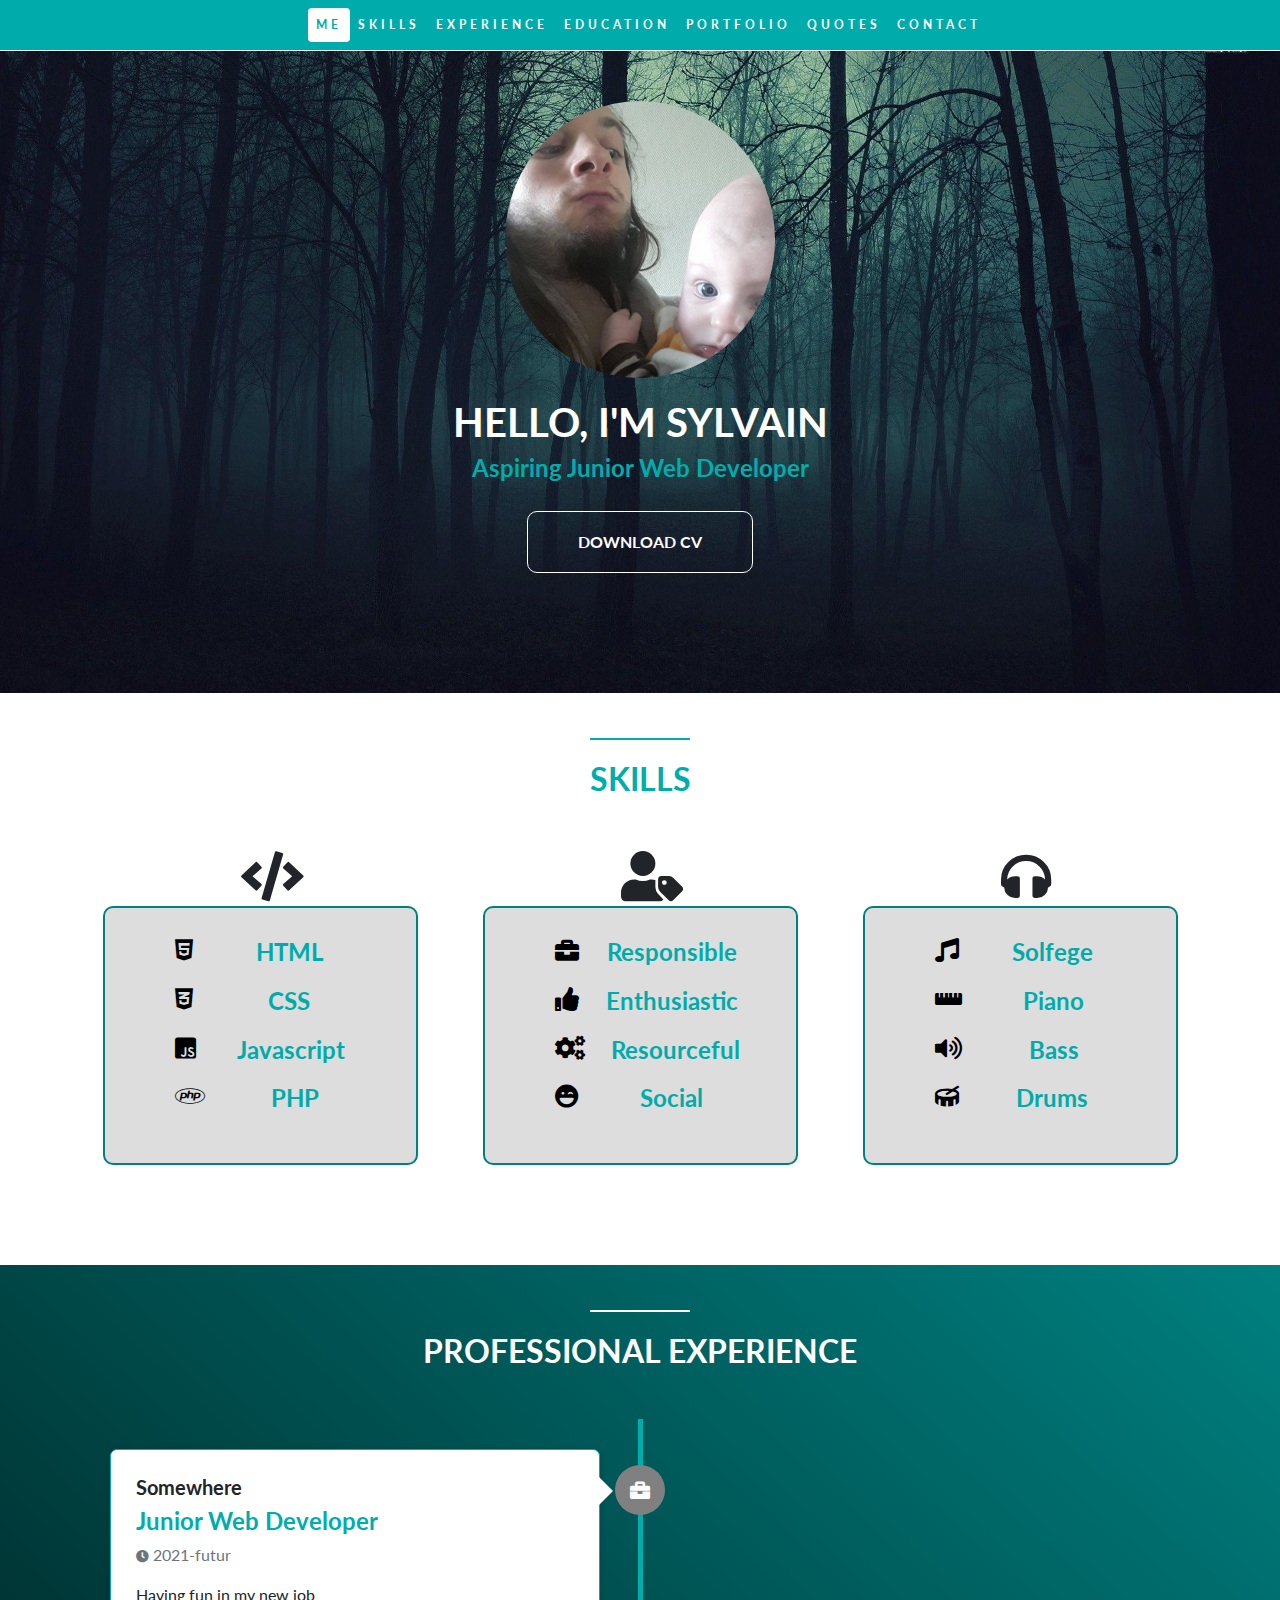
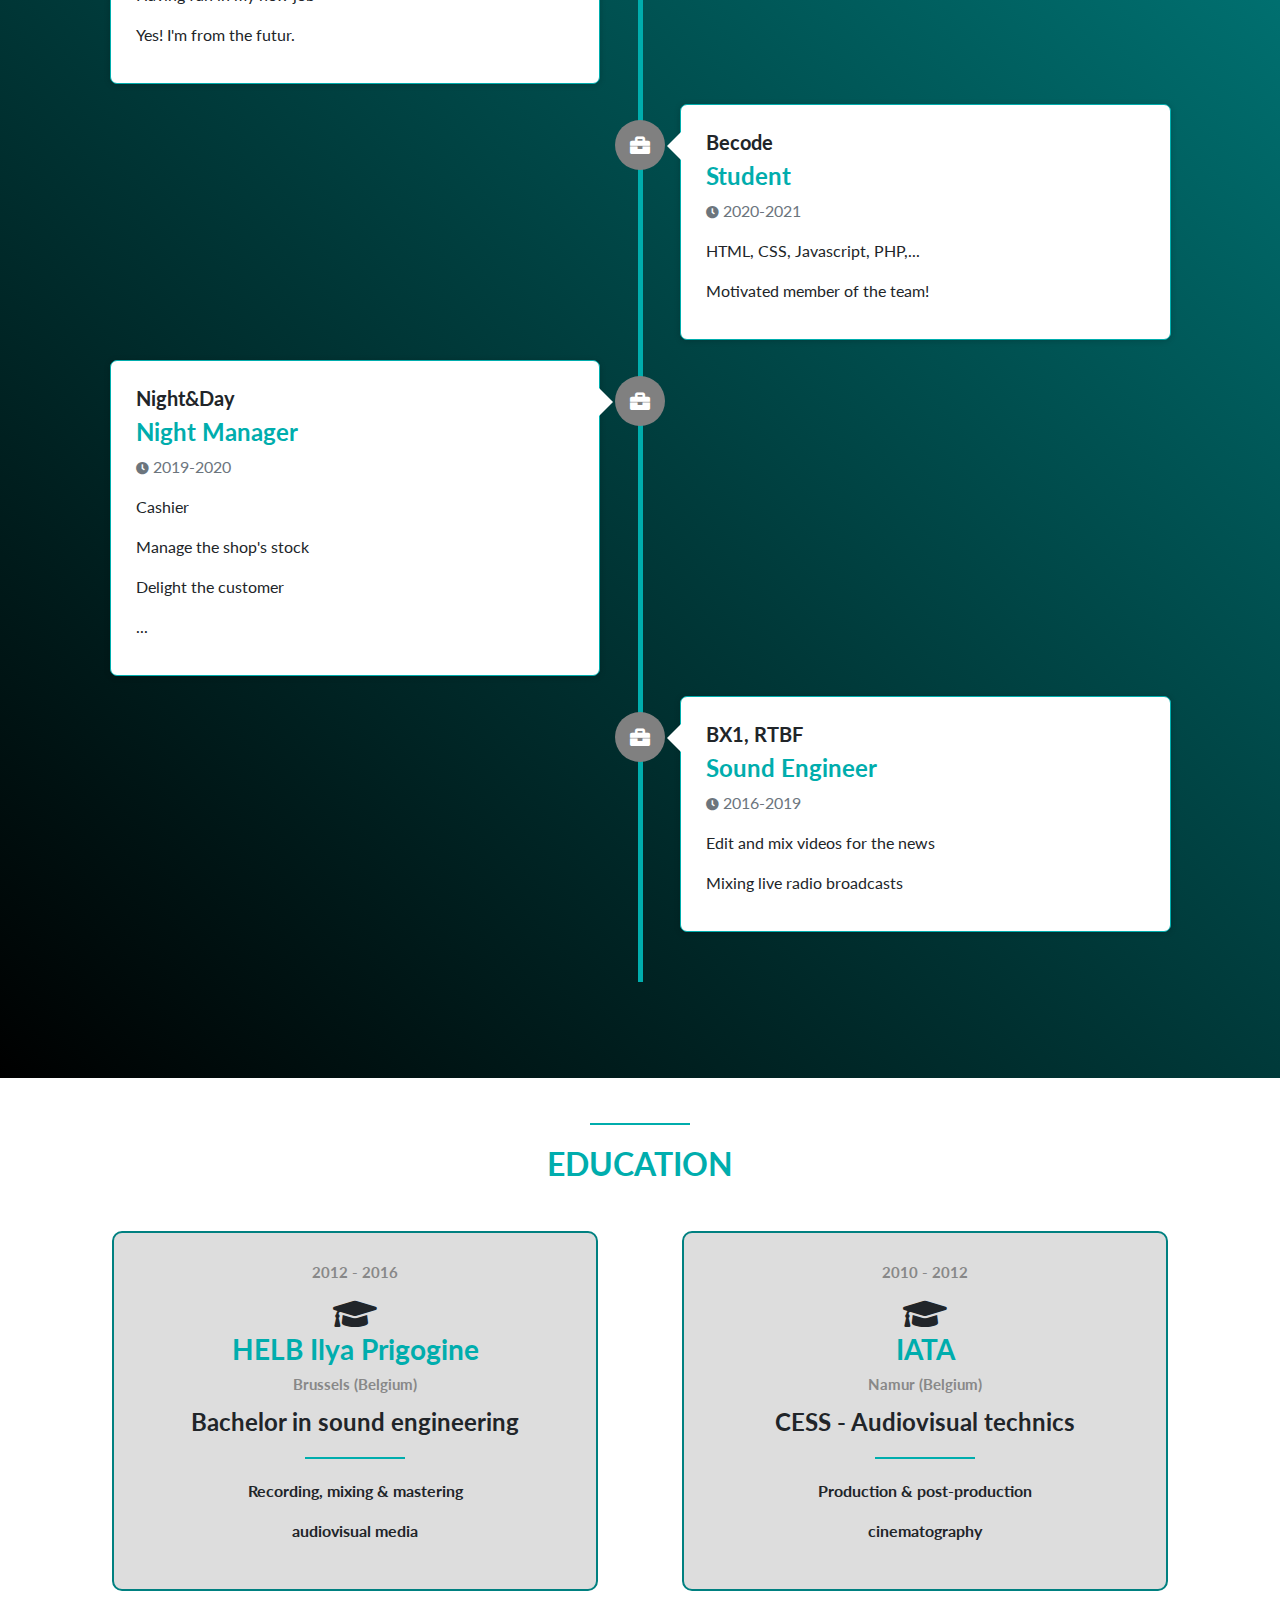
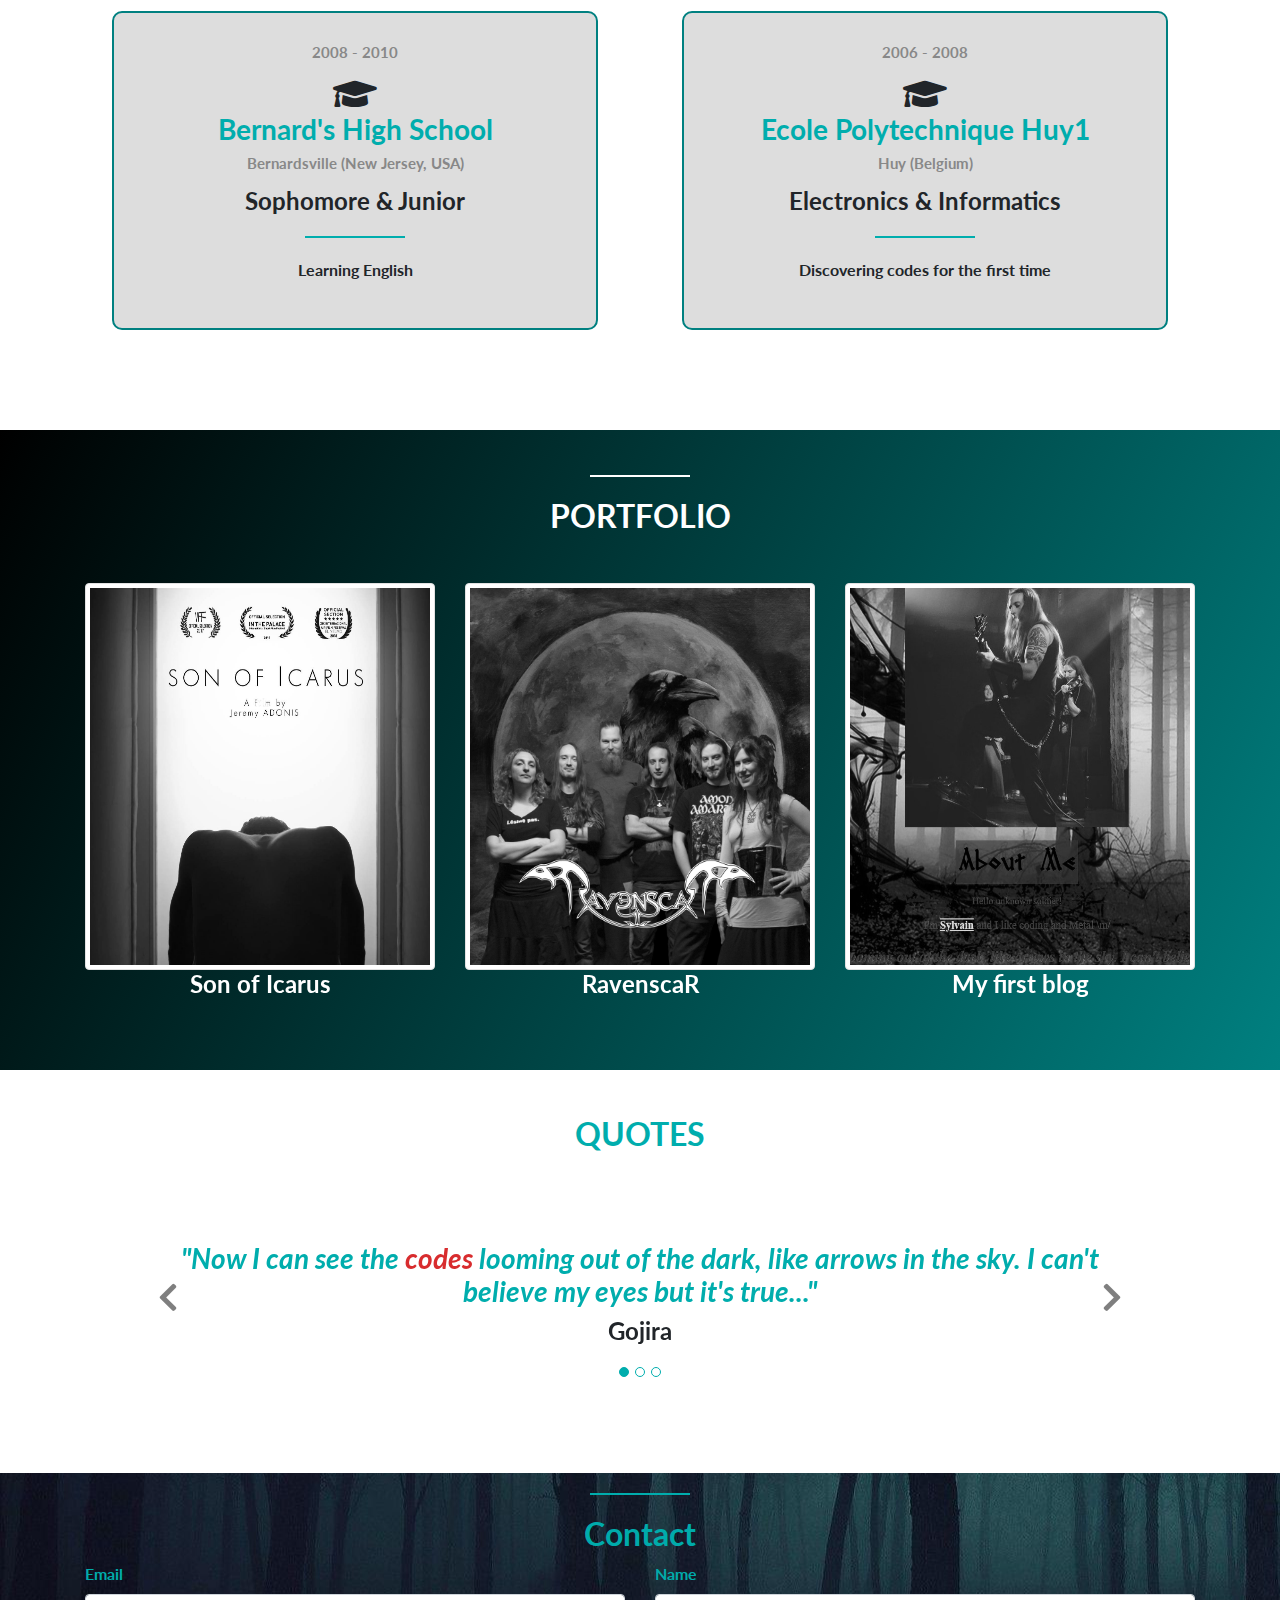
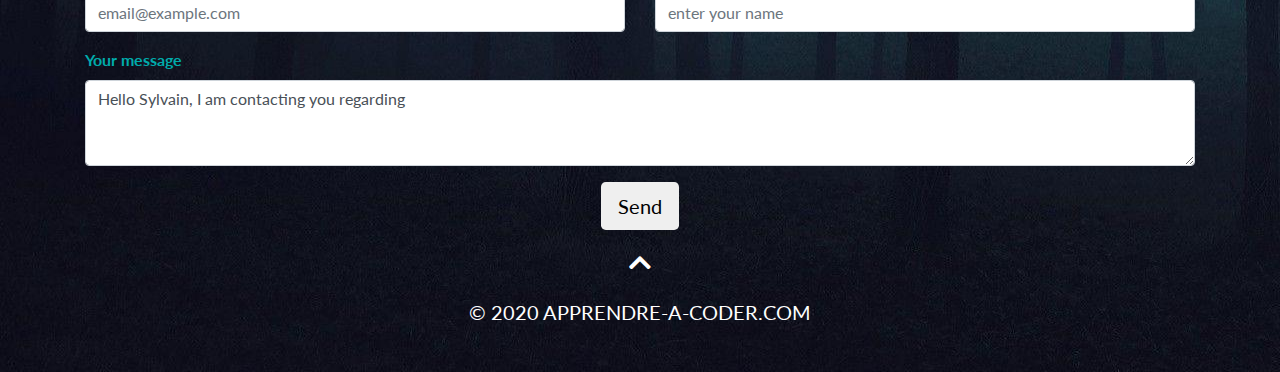
==== commit c2aad026: "bootstrap" ====
--- a/index.html
+++ b/index.html
@@ -1,153 +1,340 @@
 <!DOCTYPE html>
-<html lang="en">
-<head>
-    <meta charset="UTF-8">
-    <title>My-CV Sylvain Durant</title>
-    <link rel="stylesheet" href="styles/style.css">
-    <link rel="stylesheet" href="https://use.fontawesome.com/releases/v5.3.1/css/all.css">
-</head>
-<body>
-    <div class="dropdown">
-        <button class="dropbtn"><i class="fas fa-bars"></i></button>
-        <div class="dropdown-content">
-          <a href="#about">About</a>
-          <a href="#skills">Skills</a>
-          <a href="#experience">Experience</a>
-          <a href="#">3</a>
-          <a href="#">4</a>
-          <a href="#contact">Contact</a>
-        </div>
-    </div>
-    <ul id="nav">
-        <li><a class="active" href="#about">About</a></li>
-        <li><a href="#skills">Skills</a></li>
-        <li><a href="#experience">Experience</a></li>
-        <li><a href="">3</a></li>
-        <li><a href="">4</a></li>
-        <li class="right"><a href="#contact">Contact</a></li>
-    </ul>
-
-    <section id="about">
-        <div class="grid">
-            <div class="gridImage">
-                <img src="images/sylvain.jpg" alt="Sylvain" class="profil">
-            </div>
-            <div class="gridText">
-                <h1>Hello, I'm Sylvain</h1>
-                <h2>Aspiring Junior Web Developer</h2>
-                <a href="docs/Durant Sylvain CV.pdf">Download CV</a>
-            </div>
-        </div>
-    </section>
-
-    <section id="skills">
-        <h1>Skills</h1>
-        <div class="grid">
-            <div class="codes">
-                <span ID="icon" class="fas fa-code"></span>
-                <div class="skills-block">
-                    <ul>
-                        <li id="skillsIcon"><i class="fab fa-html5"></i><h4>HTML</h4></li>
-                        <li id="skillsIcon"><i class="fab fa-css3-alt"></i><h4>CSS</h4></li>
-                        <li id="skillsIcon"><i class="fab fa-js-square"></i><h4>Javascript</h4></li>
-                        <li id="skillsIcon"><i class="fab fa-php"></i><h4>PHP</h4></li>
-                    </ul>
-                </div>
-            </div>
-            <div class="personal">
-                <span ID="icon" class="fas fa-user-tag"></span>
-                <div class="skills-block">
-                    <ul>
-                        <li id="skillsIcon"><i class="fas fa-briefcase"></i><h4>Responsible</h4></li>
-                        <li id="skillsIcon"><i class="fas fa-thumbs-up"></i><h4>Enthusiastic</h4></li>
-                        <li id="skillsIcon"><i class="fas fa-cogs"></i><h4>Resourceful</h4></li>
-                        <li id="skillsIcon"><i class="fas fa-laugh-wink"></i><h4>Social</h4></li>
-                    </ul>
-                </div>
-            </div>
-            <div class="music">
-                <span ID="icon" class="fas fa-headphones"></span>
-                <div class="skills-block">
-                    <ul>
-                        <li id="skillsIcon"><i class="fas fa-music"></i><h4>Solfege</h4></li>
-                        <li id="skillsIcon"><i class="fas fa-ruler-horizontal"></i><h4>Piano</h4></li>
-                        <li id="skillsIcon"><i class="fas fa-volume-up"></i><h4>Bass</h4></li>
-                        <li id="skillsIcon"><i class="fas fa-drum"></i><h4>Drums</h4></li>
-                    </ul>
-               </div>
-            </div>
-        </div>
-    </section>
-
-    <section id="experience">
-        <h1>Professional Experience</h1>
-        <div class="grid">
-            <div class="divider"></div>
-            <div class="futur">
-                <h3>Somewhere</h3>
-                <h4>Junior Web Developer</h4>
-                <p><small class="fas fa-clock"></small> 2021-futur</p>
-                <ul>
-                    <li>Having fun in my new job.</li>
-                    <li>Yes! I'm from the futur.</li>
+<html>
+    <head>
+        <title>CV DURANT Sylvain</title>
+        <meta name="viewport" content="width=device-width, initial-scale=1">
+        <link rel="stylesheet" href="https://use.fontawesome.com/releases/v5.3.1/css/all.css">
+        <link href="https://fonts.googleapis.com/css?family=Lato" rel="stylesheet">
+
+        <link rel="stylesheet" href="https://stackpath.bootstrapcdn.com/bootstrap/4.1.3/css/bootstrap.min.css" >
+        <script src="https://code.jquery.com/jquery-3.3.1.min.js"></script>
+        <script src="https://cdnjs.cloudflare.com/ajax/libs/popper.js/1.14.3/umd/popper.min.js"></script>
+        <script src="https://stackpath.bootstrapcdn.com/bootstrap/4.1.3/js/bootstrap.min.js"></script>
+        
+        <link rel="stylesheet" href="css/style.css">
+        <script src="js/script.js"></script>
+        <!-- <script src="email.php"></script> -->
+    </head>
+
+    <body data-spy="scroll" data-target=".navbar" data-offset="60">
+
+        <nav class="navbar navbar-expand-md navbar-dark sticky-top">
+            <a class="navbar-brand" href="#"></a>
+
+            <button class="navbar-toggler" type="button" data-toggle="collapse" data-target="#myNavbar">
+                <i class="fas fa-bars fa-lg"></i>
+            </button>
+
+            <div class="collapse navbar-collapse justify-content-center" id="myNavbar">
+                <ul class="nav nav-pills navbar-nav">
+                    <li class="nav-item"><a class="nav-link" href="#about">Me</a></li>
+                    <li class="nav-item"><a class="nav-link" href="#skills">Skills</a></li>
+                    <li class="nav-item"><a class="nav-link" href="#experience">Experience</a></li>
+                    <li class="nav-item"><a class="nav-link" href="#education">Education</a></li>
+                    <li class="nav-item"><a class="nav-link" href="#portfolio">Portfolio</a></li>
+                    <li class="nav-item"><a class="nav-link" href="#quotes">Quotes</a></li>
+                    <li class="nav-item"><a class="nav-link" href="#contact">Contact</a></li>
                 </ul>
             </div>
-            <div class="present">
-                <h3>Becode</h3>
-                <h4>Student</h4>
-                <p><small class="fas fa-clock"></small> 2020-2021</p>
-                <ul>
-                    <li>HTML, CSS, Javascript, PHP,...</li>
-                    <li>Motivated member of the team!</li>
+        </nav>
+
+        <section id="about" class="container-fluid">
+            <div class="col-8 col-lg-4 profile-picture">
+                <img src="images/me.jpg" alt="Sylvain" class="rounded-circle">
+            </div>
+            <div class="heading">
+                    <h1>Hello, I'm Sylvain</h1>
+                    <h4>Aspiring Junior Web Developer</h4>
+                    <a href="docs/Durant Sylvain CV.pdf" class="button1">Download CV</a>
+            </div>
+        </section>
+
+        <section id="skills">
+            <div class="container">
+                 <div class="blue-divider"></div>
+                <div class="heading">
+                    <h2>SKILLS</h2>
+                </div>
+                <div class="row">
+                    <div class="col-md-12 col-xl-4">
+                        <span ID="icon" class="fas fa-code"></span>
+                        <div class="skills-block">
+                            <ul>
+                                <li id="skillsIcon"><i class="fab fa-html5"></i><h4>HTML</h4></li>
+                                <li id="skillsIcon"><i class="fab fa-css3-alt"></i><h4>CSS</h4></li>
+                                <li id="skillsIcon"><i class="fab fa-js-square"></i><h4>Javascript</h4></li>
+                                <li id="skillsIcon"><i class="fab fa-php"></i><h4>PHP</h4></li>
+                            </ul>
+                        </div>
+                    </div>
+                    <div class="col-md-6 col-xl-4">
+                        <span ID="icon" class="fas fa-user-tag"></span>
+                        <div class="skills-block">
+                            <ul>
+                                <li id="skillsIcon"><i class="fas fa-briefcase"></i><h4>Responsible</h4></li>
+                                <li id="skillsIcon"><i class="fas fa-thumbs-up"></i><h4>Enthusiastic</h4></li>
+                                <li id="skillsIcon"><i class="fas fa-cogs"></i><h4>Resourceful</h4></li>
+                                <li id="skillsIcon"><i class="fas fa-laugh-wink"></i><h4>Social</h4></li>
+                            </ul>
+                        </div>
+                    </div>
+                    <div class="col-md-6 col-xl-4">
+                        <span ID="icon" class="fas fa-headphones"></span>
+                        <div class="skills-block">
+                            <ul>
+                                <li id="skillsIcon"><i class="fas fa-music"></i><h4>Solfege</h4></li>
+                                <li id="skillsIcon"><i class="fas fa-ruler-horizontal"></i><h4>Piano</h4></li>
+                                <li id="skillsIcon"><i class="fas fa-volume-up"></i><h4>Bass</h4></li>
+                                <li id="skillsIcon"><i class="fas fa-drum"></i><h4>Drums</h4></li>
+                            </ul>
+                       </div>
+                    </div>
+                </div>
+            </div>
+        </section>
+    
+        <section id="experience">
+            <div class="container">
+                <div class="white-divider"></div>
+                <div class="heading">
+                    <h2>Professional Experience</h2>
+                </div>
+                <ul class="timeline">
+                    <li>
+                        <div class="timeline-badge"><span class="fas fa-briefcase"></span></div>
+                        <div class="timeline-panel-container">
+                            <div class="timeline-panel">
+                                <div class="timeline-heading">
+                                    <h3>Somewhere</h3>
+                                    <h4>Junior Web Developer</h4>
+                                    <p class="text-muted"><small class="fas fa-clock"></small> 2021-futur</p>
+                                </div>
+                                <div class="timeline-body">
+                                    <p>Having fun in my new job</p>
+                                    <p>Yes! I'm from the futur.</p>
+                                </div>
+                            </div>
+                        </div>
+                    </li>
+                    <li>
+                        <div class="timeline-badge"><span class="fas fa-briefcase"></span></div>
+                        <div class="timeline-panel-container-inverted">
+                            <div class="timeline-panel">
+                                <div class="timeline-heading">
+                                    <h3>Becode</h3>
+                                    <h4>Student</h4>
+                                    <p class="text-muted"><small class="fas fa-clock"></small> 2020-2021</p>
+                                </div>
+                                <div class="timeline-body">
+                                    <p>HTML, CSS, Javascript, PHP,...</p>
+                                    <p>Motivated member of the team!</p>
+                                </div>
+                            </div>
+                        </div>
+                    </li>    
+                    <li>
+                        <div class="timeline-badge"><span class="fas fa-briefcase"></span></div>
+                        <div class="timeline-panel-container">
+                            <div class="timeline-panel">
+                                <div class="timeline-heading">
+                                    <h3>Night&Day</h3>
+                                    <h4>Night Manager</h4>
+                                    <p class="text-muted"><small class="fas fa-clock"></small> 2019-2020</p>
+                                </div>
+                                <div class="timeline-body">
+                                    <p>Cashier</p>
+                                    <p>Manage the shop's stock</p>
+                                    <p>Delight the customer</p>
+                                    <p>...</p>
+                                </div>
+                            </div>
+                        </div>
+                    </li>
+                    <li>
+                        <div class="timeline-badge"><span class="fas fa-briefcase"></span></div>
+                        <div class="timeline-panel-container-inverted">
+                            <div class="timeline-panel">
+                                <div class="timeline-heading">
+                                    <h3>BX1, RTBF</h3>
+                                    <h4>Sound Engineer</h4>
+                                    <p class="text-muted"><small class="fas fa-clock"></small> 2016-2019</p>
+                                </div>
+                                <div class="timeline-body">
+                                    <p>Edit and mix videos for the news</p>
+                                    <p>Mixing live radio broadcasts</p>
+                                </div>
+                            </div>
+                        </div>
+                    </li>            
                 </ul>
-            </div>
-            <div class="night">
-                <h3>Night&Day</h3>
-                <h4>Night Manager</h4>
-                <p><small class="fas fa-clock"></small> 2019-2020</p>
-                <ul>
-                    <li>Cashier</li>
-                    <li>Manage the shop's stock</li>
-                    <li>Delight the customer</li>
-                    <li>...</li>
-                </ul>
-            </div>
-            <div class="bx1">
-                <h3>BX1, RTBF</h3>
-                <h4>Sound Engineer</h4>
-                <p><small class="fas fa-clock"></small> 2021-futur</p>
-                <ul>
-                    <li>Edit and mix videos for the news</li>
-                    <li>Mixing live radio broadcasts</li>
-                </ul>
-            </div>
-        </div>
-    </section>
-
-    <section id="contact">
-        <h1>contact me!</h1>
-        <form id="contact" action="" method="POST">
-            <div class="grid">
-                <div class="name">
-                    <label name="name">Nom:</label>
-                    <input placeholder="Votre nom" required>
-                </div>
-                <div class="email">
-                    <label name="email">Email:</label>
-                    <input placeholder="email@exemple.com" required>
-                </div>
-                <div class="message">
-                    <div>
-                        <label name="message">Votre message:</label>
-                    </div>
-                    <div>
-                        <textarea rows="4">Hello Sylvain, I am contacting you regarding </textarea>
-                    </div>
-                    <button name="submit" type="submit"><i class="fas fa-paper-plane"></i> Envoyer</button>  
-                </div>
-            </div>                 
-        </form>
-        <h2>or by phone: 0491/59 02 61</h2>
-    </section>
-</body>
-</html>+            </div>    
+        </section>
+          
+        <section id="education">
+            <div class="container">
+                <div class="blue-divider"></div>
+                <div class="heading">
+                    <h2>Education</h2>
+                </div>
+                <div class="row">
+                    <div class="col-md-6">
+                        <div class="education-block">
+                            <h5>2012 - 2016</h5>
+                            <span class="fas fa-graduation-cap"></span>
+                            <h3>HELB Ilya Prigogine</h3>
+                            <h5>Brussels (Belgium)</h5>
+                            <h4>Bachelor in sound engineering</h4>
+                            <div class="blue-divider"></div>
+                            <p>Recording, mixing & mastering</p>
+                            <p>audiovisual media</p>
+                        </div>
+                    </div>
+                    <div class="col-md-6">
+                         <div class="education-block">
+                            <h5>2010 - 2012</h5>
+                            <span class="fas fa-graduation-cap"></span>
+                            <h3>IATA</h3>
+                            <h5>Namur (Belgium)</h5>
+                            <h4>CESS - Audiovisual technics</h4>
+                            <div class="blue-divider"></div>
+                            <p>Production & post-production</p>
+                            <p>cinematography</p>
+                        </div>
+                    </div>
+                    <div class="col-md-6">
+                        <div class="education-block">
+                           <h5>2008 - 2010</h5>
+                           <span class="fas fa-graduation-cap"></span>
+                           <h3>Bernard's High School</h3>
+                           <h5>Bernardsville (New Jersey, USA)</h5>
+                           <h4>Sophomore & Junior</h4>
+                           <div class="blue-divider"></div>
+                           <p>Learning English</p>
+                       </div>
+                    </div>
+                    <div class="col-md-6">
+                        <div class="education-block">
+                            <h5>2006 - 2008</h5>
+                            <span class="fas fa-graduation-cap"></span>
+                           <h3>Ecole Polytechnique Huy1</h3>
+                           <h5>Huy (Belgium)</h5>
+                            <h4>Electronics & Informatics</h4>
+                            <div class="blue-divider"></div>
+                            <p>Discovering codes for the first time</p>
+                        </div>
+                    </div>
+                </div>
+            </div>        
+        </section>
+        
+        <section id="portfolio">
+            <div class="container">
+                <div class="white-divider"></div>
+                <div class="heading">
+                    <h2>Portfolio</h2>
+                </div>
+                <div class="row">
+                    <div class="col-md-4">
+                        <a href="https://www.facebook.com/Le-fils-dIcare-965524816865627/" target="_blank">
+                            <img class="img-thumbnail" src="images/Icarus.jpg" alt="Son of Icarus">
+                            <h4 class="portfolioText">Son of Icarus</h4>
+                        </a>
+                    </div>
+                     <div class="col-md-4">
+                        <a href="https://www.facebook.com/RavenscaRband" target="_blank">
+                            <img class="img-thumbnail" src="images/RavenscaR.jpg" alt="RavenscaR">
+                            <h4 class="portfolioText">RavenscaR</h4>
+                        </a>
+                    </div>
+                     <div class="col-md-4">
+                        <a href="My Blog/myBlog.html" target="_blank">
+                            <img class="img-thumbnail" src="images/Blog.jpg" alt="myFirstBlog.html">
+                            <h4 class="portfolioText">My first blog</h4>
+                        </a>
+                    </div>
+                </div>
+            </div>
+        </section>
+        
+        <section id="quotes">
+            <div class="container">
+                <div class="red-divider"></div>
+                <div class="heading">
+                    <h2>Quotes</h2>
+                </div>
+                <div id="myCarousel" class="carousel slide text-center" data-ride="carousel">
+                    <ol class="carousel-indicators">
+                         <li data-target="#myCarousel" data-slide-to="0" class="active"></li>
+                         <li data-target="#myCarousel" data-slide-to="1"></li>
+                         <li data-target="#myCarousel" data-slide-to="2"></li>  
+                    </ol>
+                    <div class="carousel-inner" role="listbox">
+                        <div class="carousel-item active">
+                            <h3>"Now I can see the <span class="wtf">codes</span> looming out of the dark, like arrows in the sky. I can't believe my eyes but it's true..."</h3>
+                            <h4>Gojira</h4>       
+                        </div>
+                          <div class="carousel-item">
+                            <h3>"01001001 00100111 01101101 00100000 01100111 01101100 01100001 01100100 00100000 01111001 01101111 01110101 00100000 01100011 01101111 01101110 01110110 01100101 01110010 01110100 01100101 01100100 00100000 01101101 01100101 00100000 01101001 01101110 01110100 01101111 00100000 01110100 01100101 01111000 01110100"</h3>
+                            <h4>A binary friend</h4>       
+                        </div>
+                          <div class="carousel-item">
+                            <h3>"This sentence is false."</h3>
+                            <h4>Just verifying you're not an AI</h4>       
+                        </div>
+                    </div>
+                    <a class="carousel-control-prev" href="#myCarousel" data-slide="prev" role="button">
+                        <span class="fas fa-chevron-left fa-2x"></span>
+                    </a>
+                    <a class="carousel-control-next" href="#myCarousel" data-slide="next" role="button">
+                        <span class="fas fa-chevron-right fa-2x"></span>
+                    </a>
+                </div>
+            </div>
+        </section>
+
+        <footer id="contact" class="text-center">
+            <div class="container">
+                <div class="blue-divider"></div>
+                <div class="heading">
+                    <h2>Contact</h2>
+                </div>
+
+                <form action="php/email.php" method="POST">
+                    <div class="form row">
+                        <div class="form-group col-md-6">
+                            <label class="label" name="email" for="exampleFormControlInput1">Email</label>
+                            <input id="emailEmail" type="email" class="form-control" id="adress" placeholder="email@example.com" required>
+                        </div>
+                        <div class="form-group col-md-6">
+                            <label class="label" name="name" for="exampleFormControlInput2">Name</label>
+                            <input id="emailName" class="form-control" type="text" id="name" placeholder="enter your name" required>
+                        </div>
+                    </div>
+                        <div class="form-group">
+                            <label class="label" name="message" for="exampleFormControlTextarea1">Your message</label>
+                            <textarea class="form-control" id="message" rows="3">Hello Sylvain, I am contacting you regarding </textarea>
+                        </div>
+                        <button onclick="sorry()" id="send" name="submit" type="submit" class=" mail btn btn-lg">Send</button>                   
+                </form>
+            </div>
+            
+
+            <!-- <script>
+                var formName = document.getElementById('emailName');
+                var formEmail = document.getElementById('emailEmail');
+    
+                function sorry(){
+                    if (formName.value!=='' && formEmail.value!==''){
+                        alert("This is just work in progress, your message couldn't be sent... \n sorry :(");
+                        event.preventDefault();
+                    }    
+                }   
+            </script> -->
+
+            <a href="#about">
+                <span class="fas fa-chevron-up"></span>
+            </a>
+            <h5>© 2020 APPRENDRE-A-CODER.COM</h5>
+        </footer>
+    </body>
+</html> --- a/css/style.css
+++ b/css/style.css
@@ -0,0 +1,374 @@
+/* GENERAL */
+body{
+    font-family: 'Lato', sans-serif;
+}
+h1,h2,h3,h4,h5,h6{
+    font-weight: bold;
+}
+img{
+    max-width: 70%;
+    height: auto;
+}
+ul,ol{
+    list-style:none;
+}
+section{
+    padding: 45px 0px 80px 0;
+}
+section .heading{
+    text-align: center;
+    padding-bottom: 40px;
+}
+section .heading h2{
+    text-transform: uppercase;
+}
+.blue-divider{
+    width: 100px;
+    height: 2px;
+    background: #00adad;
+    margin: 0 auto 20px;
+
+}
+.white-divider{
+    width: 100px;
+    height: 2px;
+    background: white;
+    margin: 0 auto 20px;
+}
+
+
+/* MENU */
+.navbar {
+    background: #00abab;
+    font-size: 12px;
+    border-bottom: 1px solid white;
+    letter-spacing: 4px;
+    text-transform: uppercase;
+    font-weight: bold;
+}
+.nav-pills .nav-link{
+    color: white !important;
+    text-align: center;
+}
+.nav-pills .nav-link.active,  .nav-pills .nav-link:hover{
+    color: #00abab !important;
+    background-color: white !important;
+}
+.navbar-toggler{
+    color: white !important;
+    border-style: none;
+}
+
+/* ABOUT */
+ #about{
+    padding-top: 50px;
+    background-image: url("background.jpg");
+    background-position-y: center;
+    background-size: cover;
+}
+.profile-picture{
+    text-align: center;
+    margin: 0 auto;
+    float: none;
+}
+#about .heading h1{
+    color: white;
+    text-transform: uppercase;
+    margin-top: 20px;
+}
+#about .heading h4{
+    color: #00adad;
+}
+.button1{
+    font-weight: bold;
+    text-transform: uppercase;
+    color: white;
+    border: 1px solid white;
+    display: inline-block;
+    margin-top:  20px;
+    padding: 18px 50px;
+    border-radius: 10px;
+    transition: all 0.3s ease-in 0s;
+}
+.button1:hover{
+    background: white;
+    color: #008080;
+    text-decoration: none;
+}
+
+/* SKILLS */
+#skills{
+    background: white;
+}
+#skills .heading h2{
+    color: #00adad;
+}
+.skills-block{
+    width:90%;
+    margin: 0 auto;
+    text-align: center;
+    padding: 30px;
+    background: #ddd;
+    border-radius: 10px;
+    border: 2px solid #008080;
+    margin-bottom: 20px;
+}
+.skills-block h5{
+    color: #888;
+    font-size: 15px;
+    margin-bottom: 15px;
+}
+.skills-block .fas{
+    font-size: 35px;
+}
+.skills-block h3{
+     color: #00adad;
+}
+.skills-block h4{
+   margin-bottom: 20px;
+}
+.skills-block p{
+  font-weight: bold;
+}
+.skills-block .red-divider{
+    margin-bottom: 20px;
+}
+#icon{
+    font-size: 50px;
+    margin: 5px;
+    position: relative;
+    right: -43%;
+}
+#skillsIcon{
+    color: #00abab;
+}
+#skillsIcon .fab, #skillsIcon .fas{
+    float: left;
+    font-size: x-large;
+    color: black;
+}
+
+/* EXPERIENCE */
+#experience{
+    background:-webkit-linear-gradient(top right,#008080,black);
+    background:-moz-linear-gradient(top right,#008080,black);
+    background:-o-linear-gradient(top right,#008080,black);;
+}
+#experience .heading h2{
+    color: white;
+}
+.timeline{
+    padding: 30px 10px;
+    position: relative;
+}
+.timeline:before{
+    top: 0;
+    bottom: 0;
+    position: absolute;
+    content: " ";
+    width: 5px;
+    background-color: #00adad;
+    left: 50%;
+    margin-left: -2.5px;
+}
+.timeline > li{
+    margin-bottom: 20px;
+    position: relative;
+}
+.timeline > li:after{
+    clear: both;
+}
+.timeline > li:before, .timeline > li:after{
+    content: " ";
+    display: table;
+}
+.timeline li .timeline-badge{
+    color: white;
+    width: 50px;
+    line-height: 50px;
+    font-size: 20px;
+    text-align: center;
+    position: absolute;
+    top: 16px;
+    left: 50%;
+    margin-left: -25px;
+    background-color:gray;
+    border-radius: 50%;
+}
+.timeline-panel-container{
+    width: 50%;
+    float: left;
+}
+.timeline-panel-container-inverted{
+    width: 50%;
+    float: right;
+}
+.timeline-panel{
+    width: 90%;
+    float: right;
+    margin-right: 40px;
+    border: 1px solid #00adad;
+    border-radius: 7px;
+    padding: 20px 25px;
+    position: relative;
+    box-shadow: 0 1px 6px rgba(0,0,0, 0.175);
+    background: white;
+}
+.timeline-panel-container-inverted .timeline-panel{
+    float: left;
+    margin-left: 40px;
+}
+.timeline-panel:after{
+    position:absolute;
+    top: 27px;
+    right: -14px;
+    display:inline-block;
+    border-top: 14px solid transparent;
+    border-left: 14px solid white;
+    border-right: 0 solid white;
+    border-bottom: 14px solid transparent;
+    content: " ";
+}
+.timeline-panel-container-inverted .timeline-panel:after{
+    border-left-width: 0;
+    border-right-width: 14px;
+    left: -14px;
+    right: auto;
+}
+.timeline-heading h3{
+    margin-top: 5px;
+    font-size: 20px;
+}
+.timeline-heading h4{
+     color: #00adad;
+}
+
+
+/* EDUCATION */
+#education{
+    background: white;
+}
+#education .heading h2{
+    color: #00adad;
+}
+.education-block{
+    width:90%;
+    margin: 0 auto;
+    text-align: center;
+    padding: 30px;
+    background: #ddd;
+    border-radius: 10px;
+    border: 2px solid #008080;
+    margin-bottom: 20px;
+}
+.education-block h5{
+    color: #888;
+    font-size: 15px;
+    margin-bottom: 15px;
+}
+.education-block .fas{
+    font-size: 35px;
+}
+.education-block h3{
+     color: #00adad;
+}
+.education-block h4{
+   margin-bottom: 20px;
+}
+.education-block p{
+  font-weight: bold;
+}
+.education-block .red-divider{
+    margin-bottom: 20px;
+}
+
+/* PORTFOLIO */
+#portfolio{
+    background:-webkit-linear-gradient(bottom right,#008080,black);
+    background:-moz-linear-gradient(bottom right,#008080,black);
+    background:-o-linear-gradient(bottom right,#008080,black);;
+}
+#portfolio .heading h2{
+    color: white;
+}
+#portfolio img{
+    width: 100%;
+    height: 100%;
+}
+#portfolio a{
+    text-decoration: none;
+    filter: grayscale(100%);
+    -webkit-filter: grayscale(100%); 
+}
+#portfolio a:hover{
+    filter: none;
+    -webkit-filter: none; 
+}
+#portfolio .col-md-4{
+    margin-bottom: 20px;
+}
+.portfolioText{
+    color: white;
+    text-align: center;
+}
+/* Quotes */
+#quotes{
+    background: white;
+}
+#quotes .heading h2{
+    color: #00adad;
+}
+#quotes .wtf{
+    color: #d82c2e;
+}
+.fas.fa-chevron-left, .fas.fa-chevron-right{
+    background-image: none;
+    color: black;
+}
+.carousel-indicators{
+    bottom: 0px;
+}
+.carousel-indicators li{
+    width: 10px;
+    height: 10px;
+    border-radius: 100%;
+    border: 1px solid #00adad;
+}
+.carousel-indicators li.active{
+    background-color: #00adad;
+}
+#myCarousel .carousel-item{
+    padding: 40px 90px;
+}
+#myCarousel .carousel-item h3{
+    color: #00adad;
+    font-style: italic;
+}
+
+/* FOOTER */
+footer{
+    background-image:url("background.jpg");
+    background-position-y:bottom;
+    padding: 20px 0 40px;
+}
+footer h2{
+    color: #00abab;
+}
+.label{
+    color: #00abab;
+    font-weight: bolder;
+    float: left;
+}
+footer .fas{
+    font-size:  25px;
+    margin: 20px;
+    color: white;
+    height: 30px;
+}
+footer .fas:hover{
+    font-size:  27px;
+}
+footer h5{
+    color:white;
+    font-weight: normal;
+}